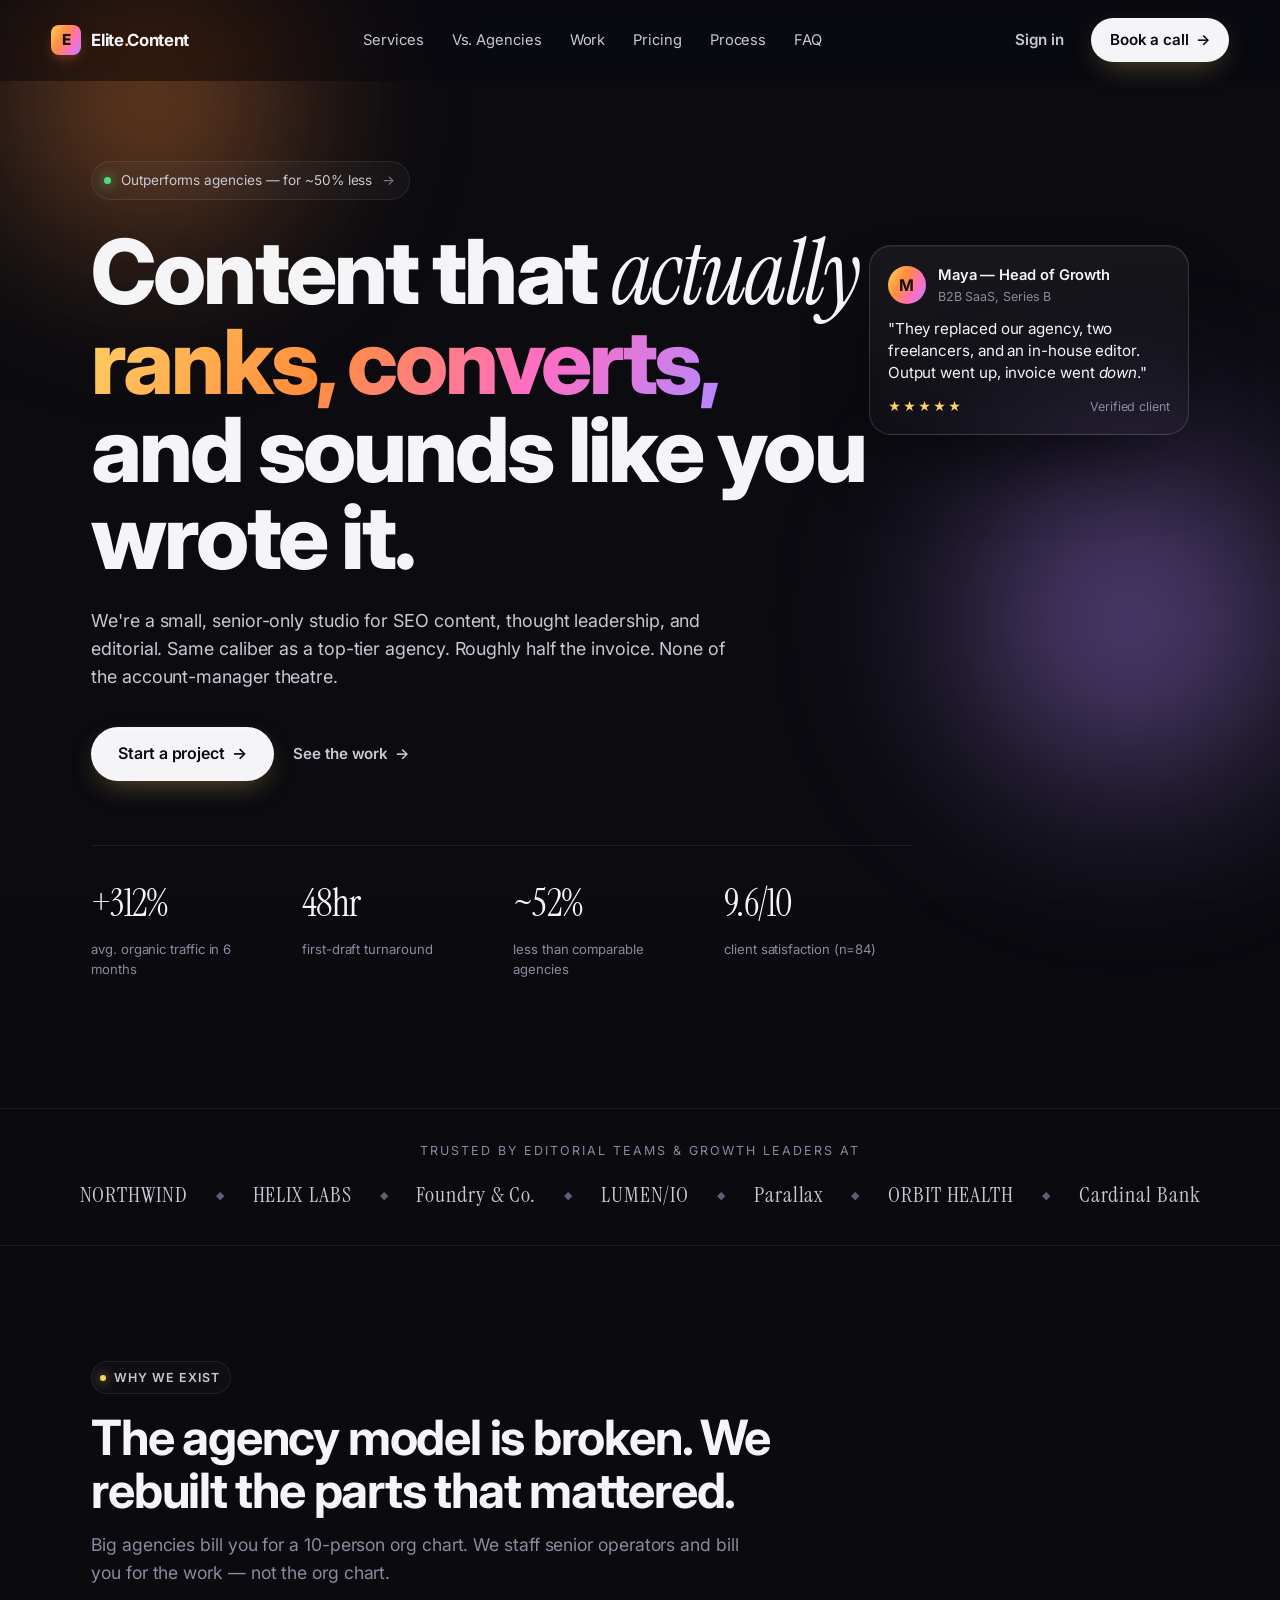
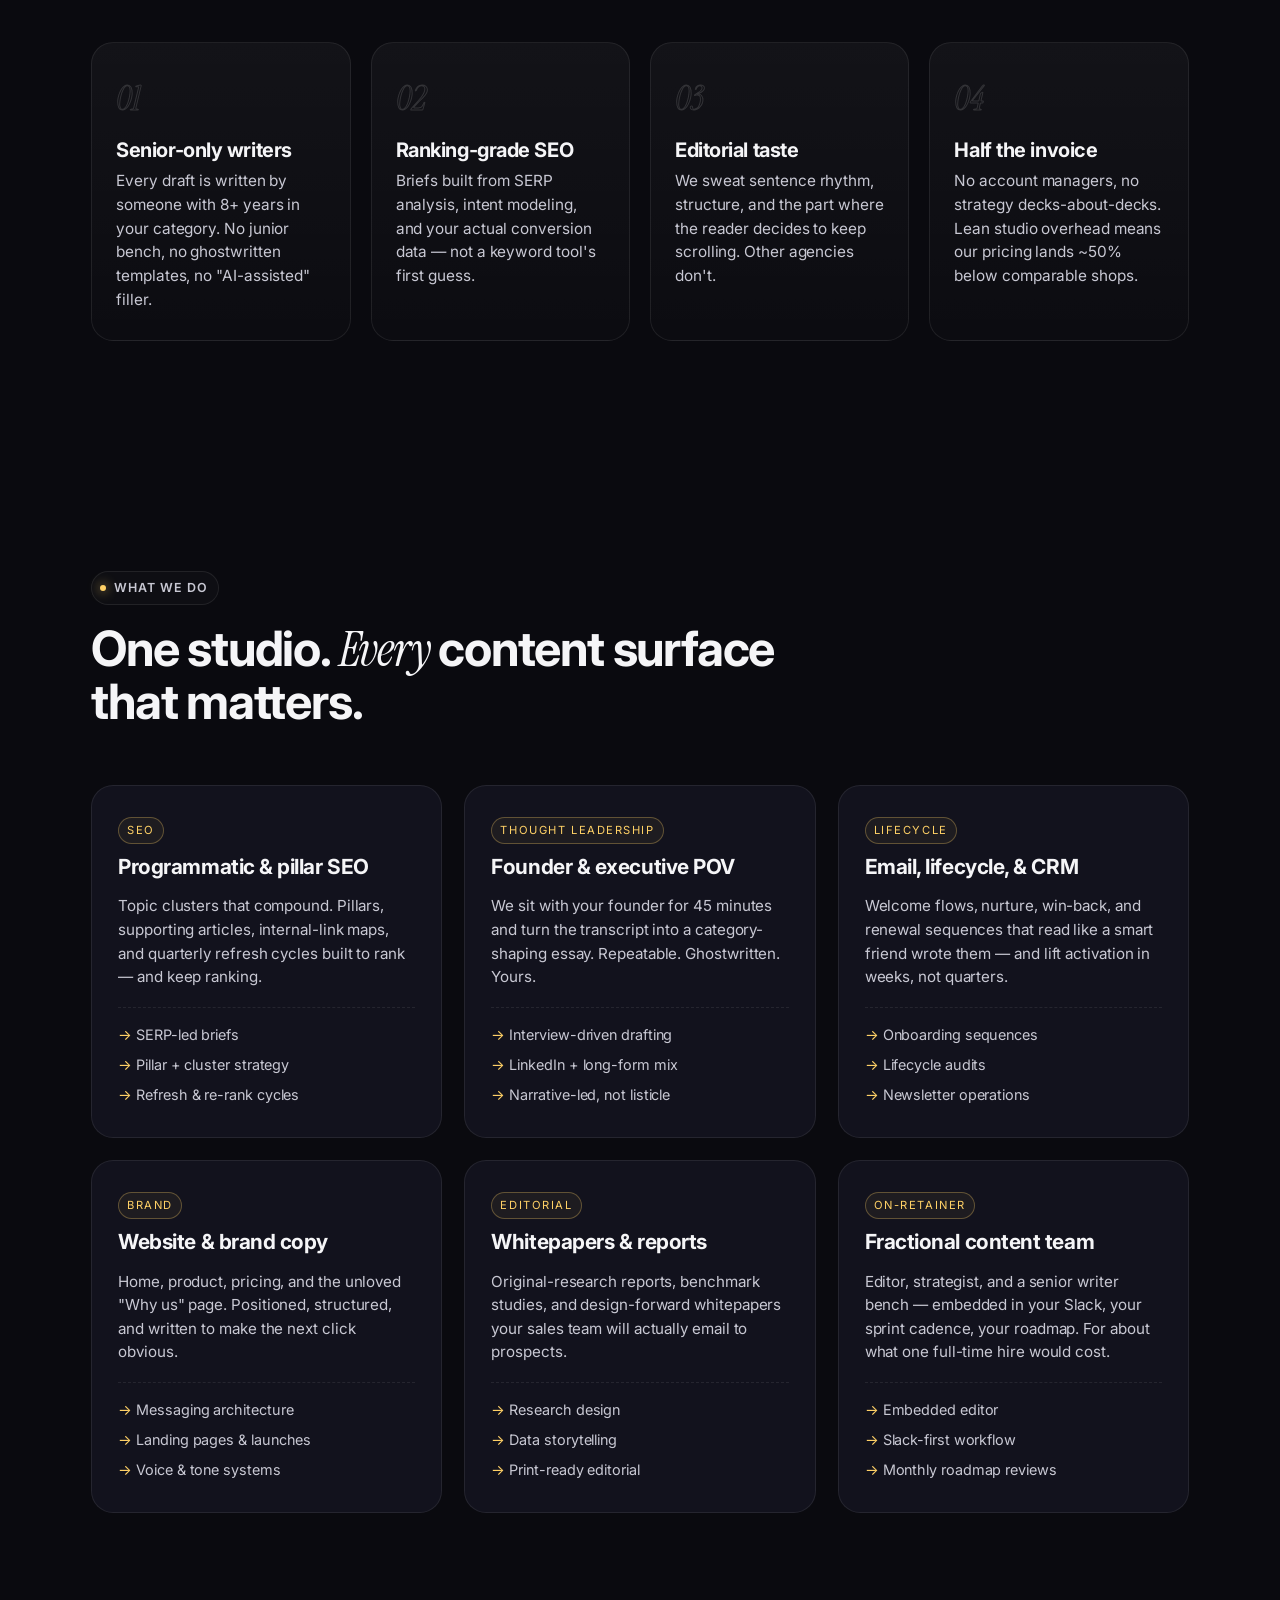
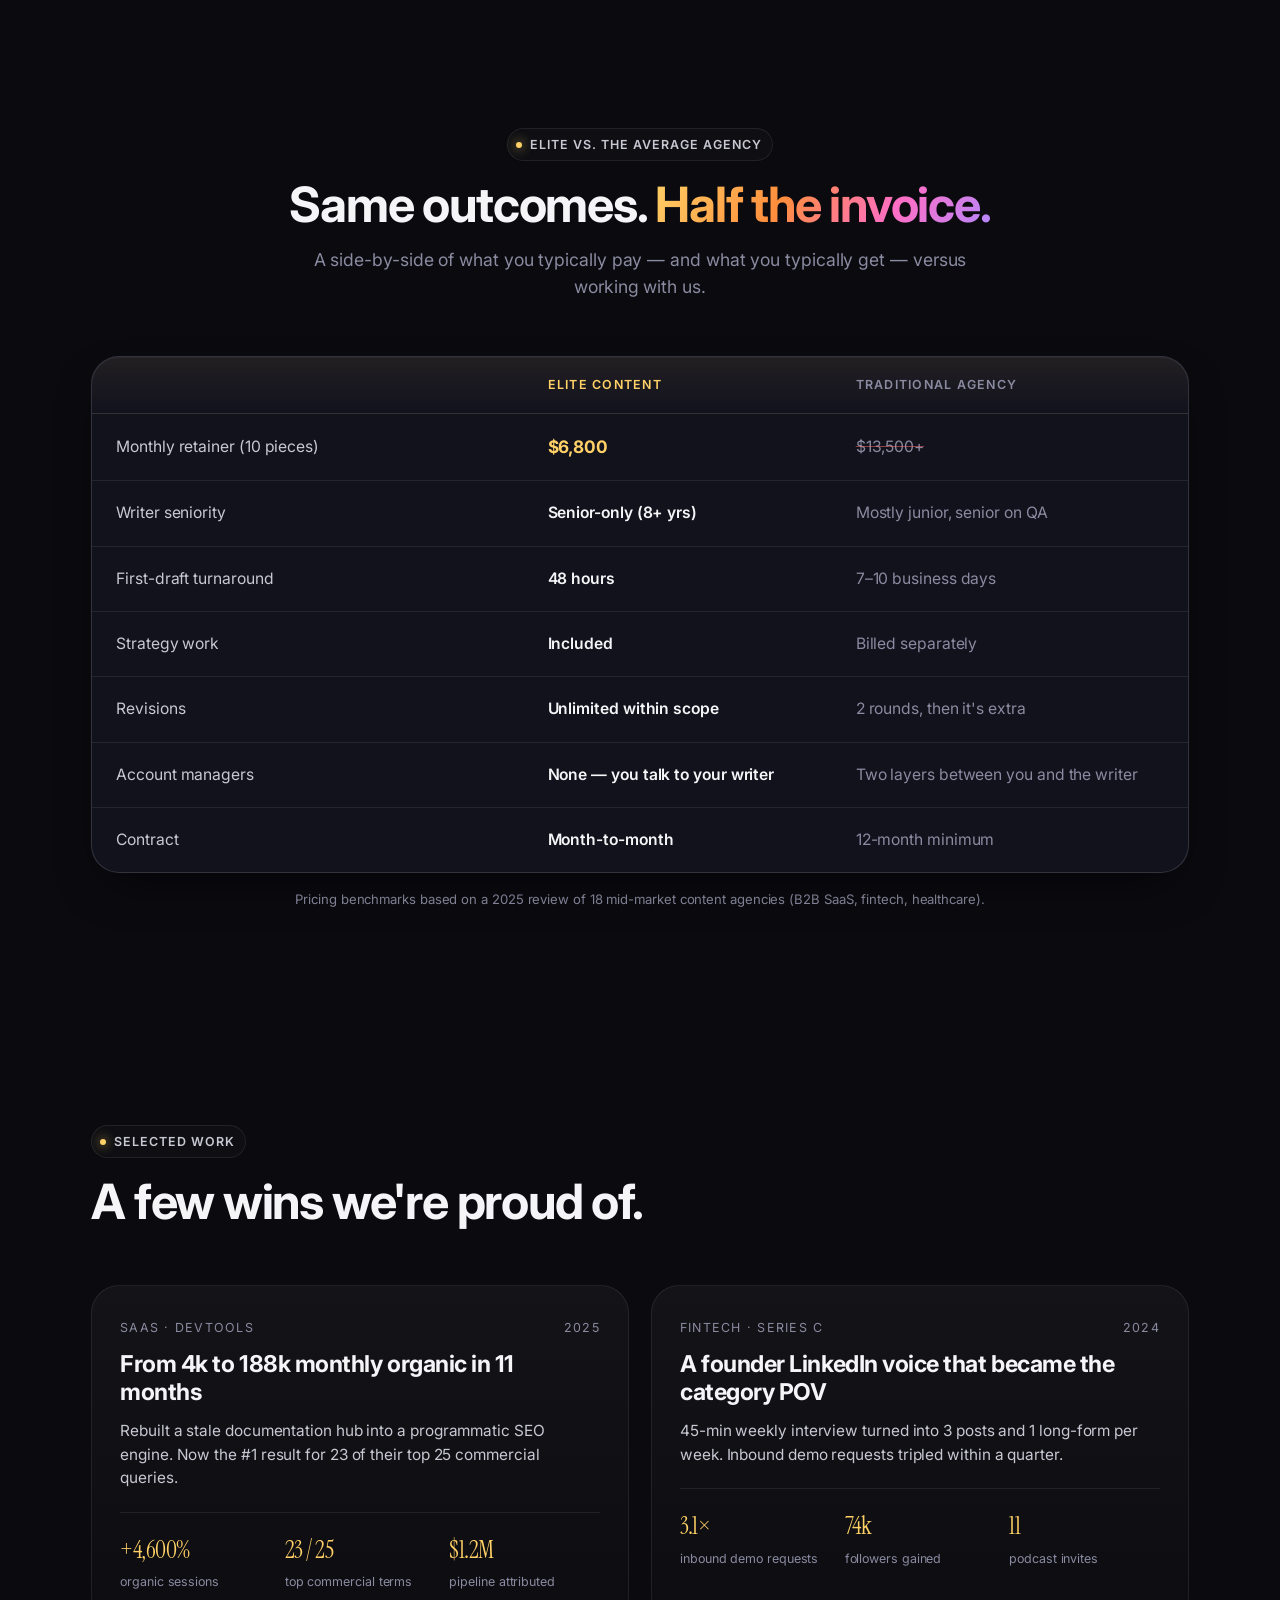
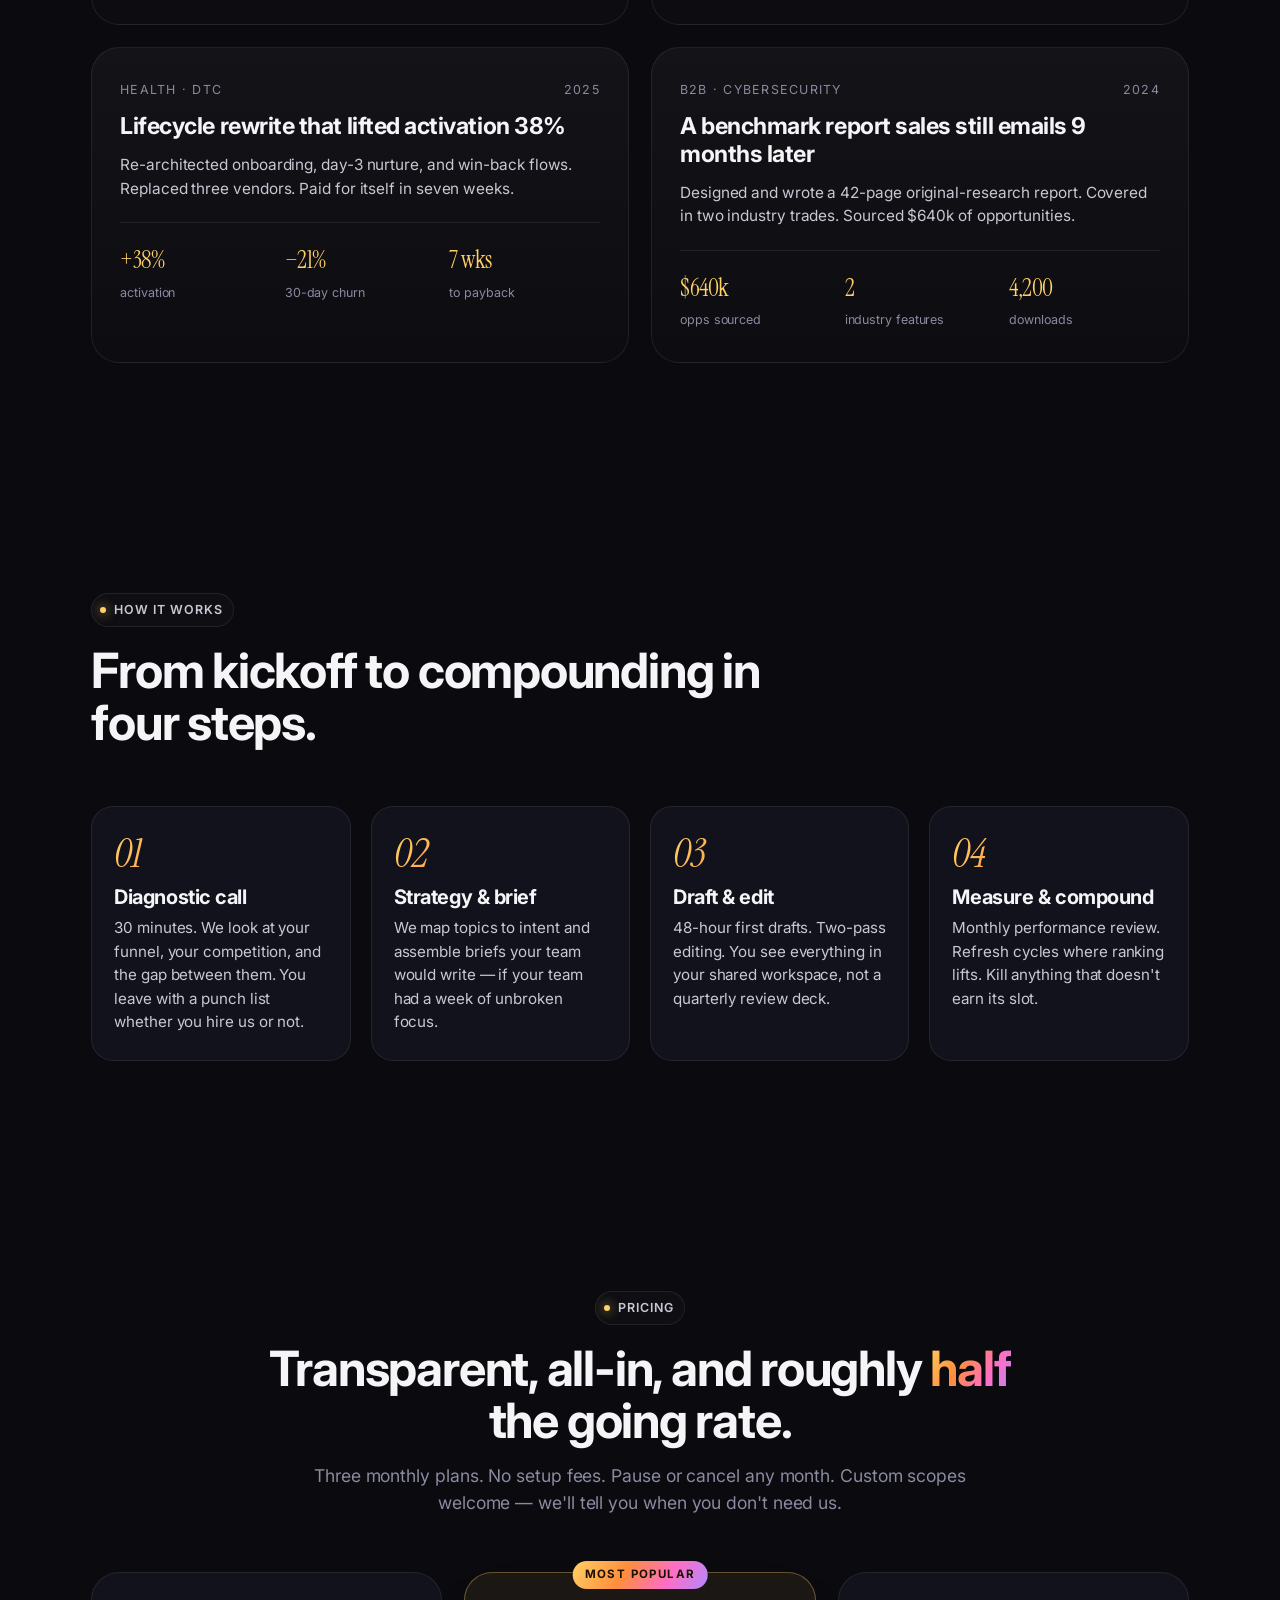
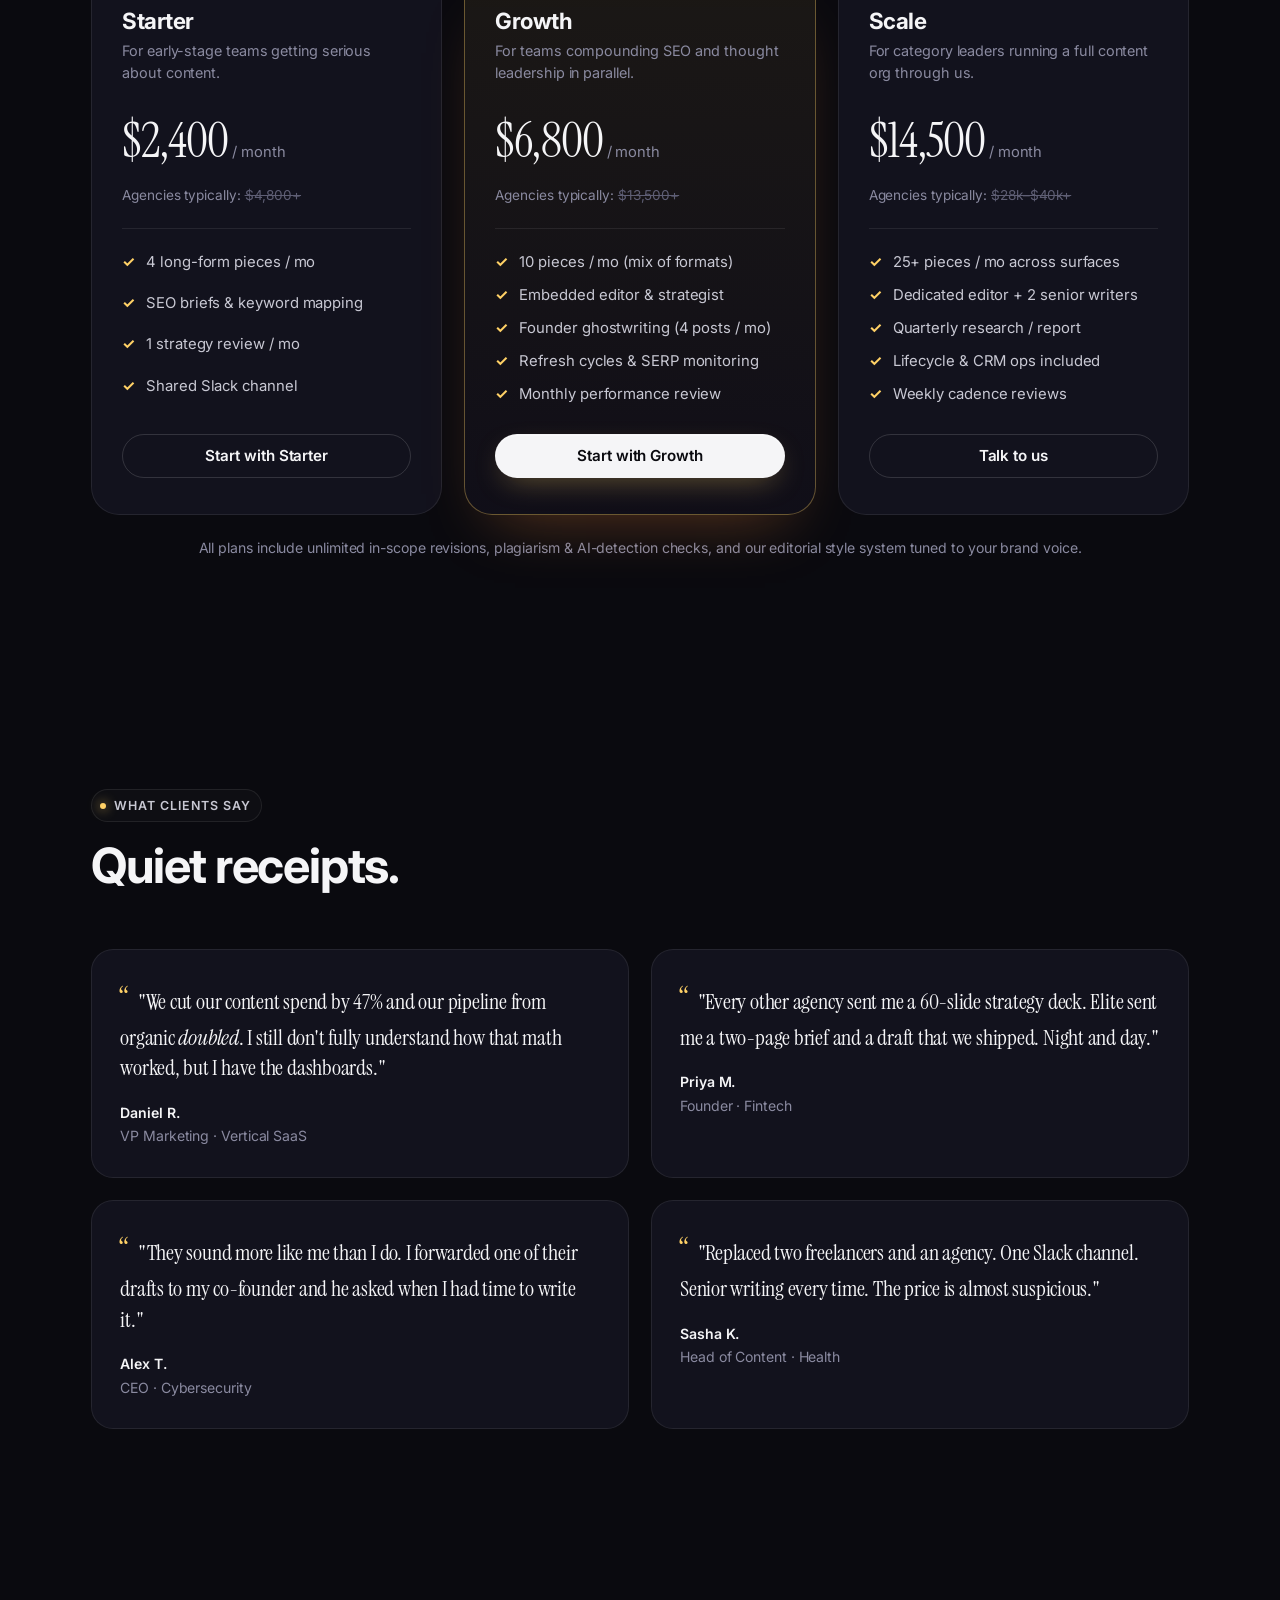
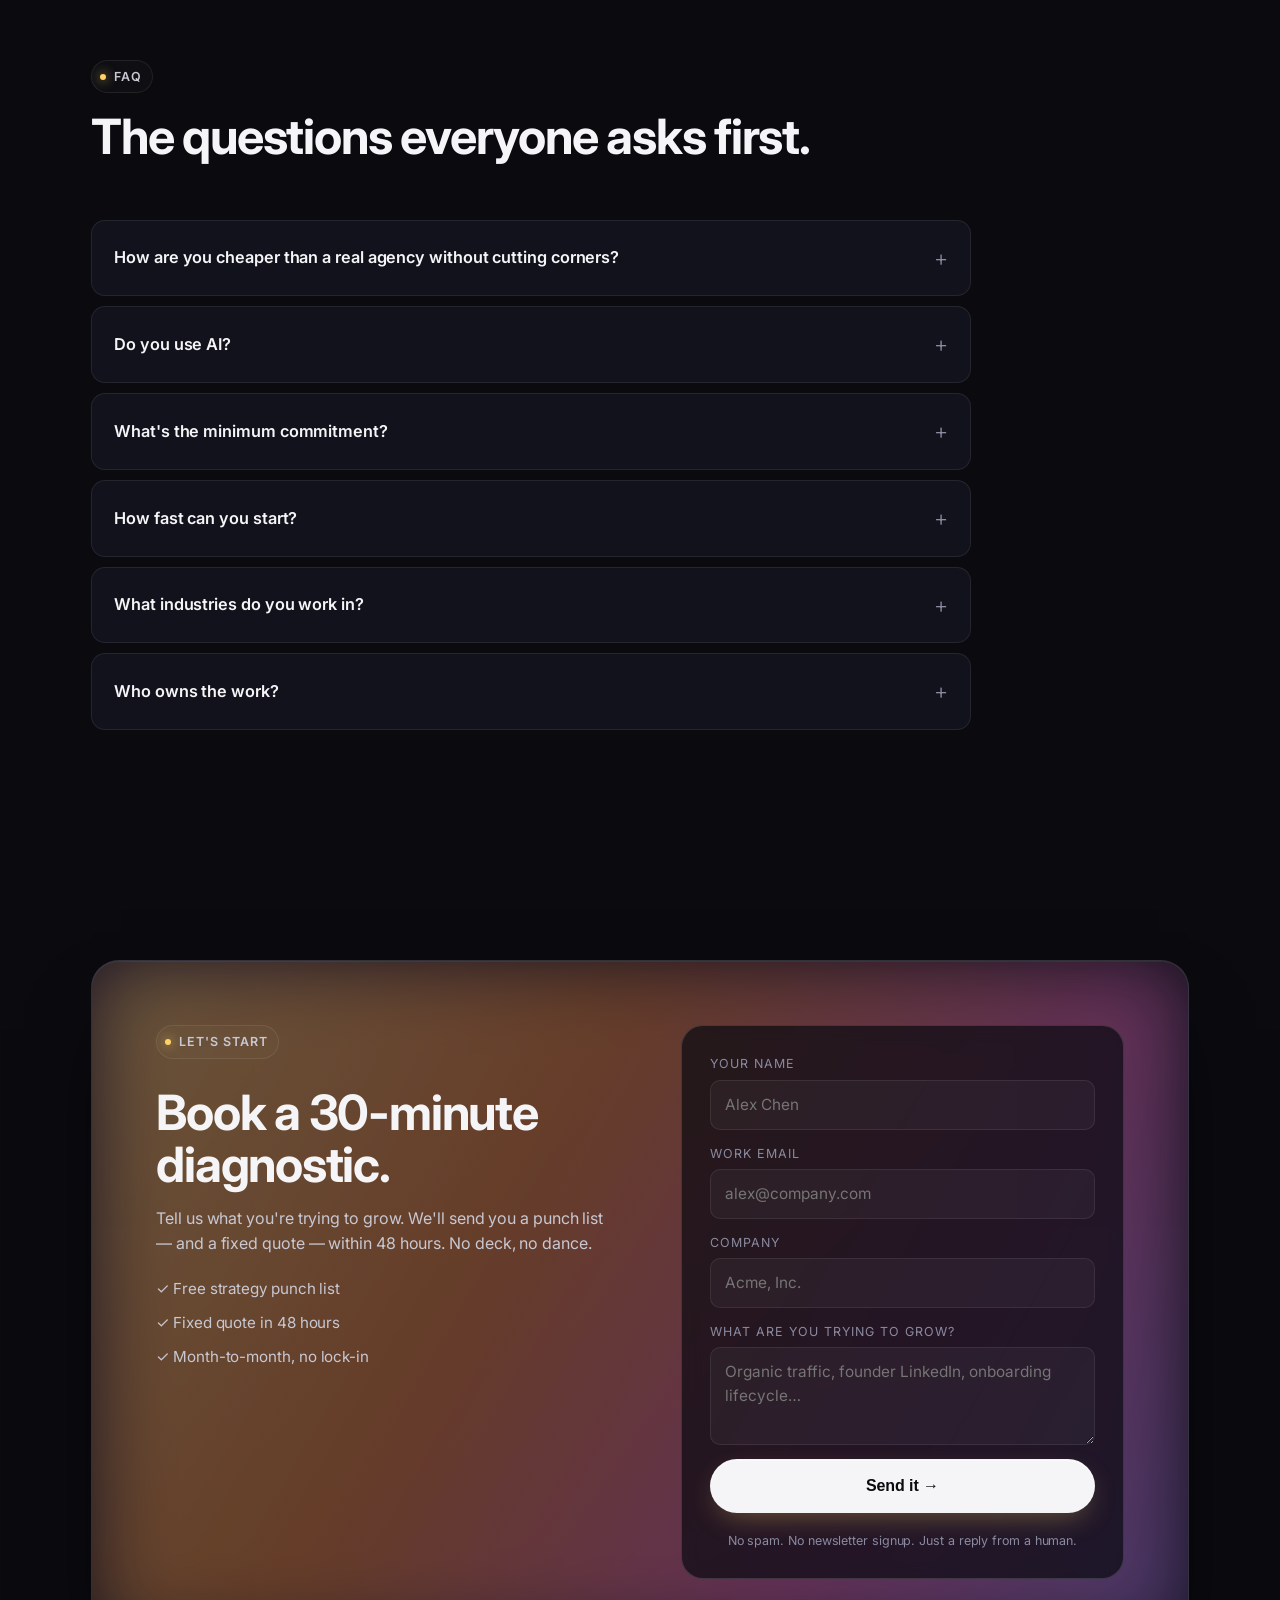
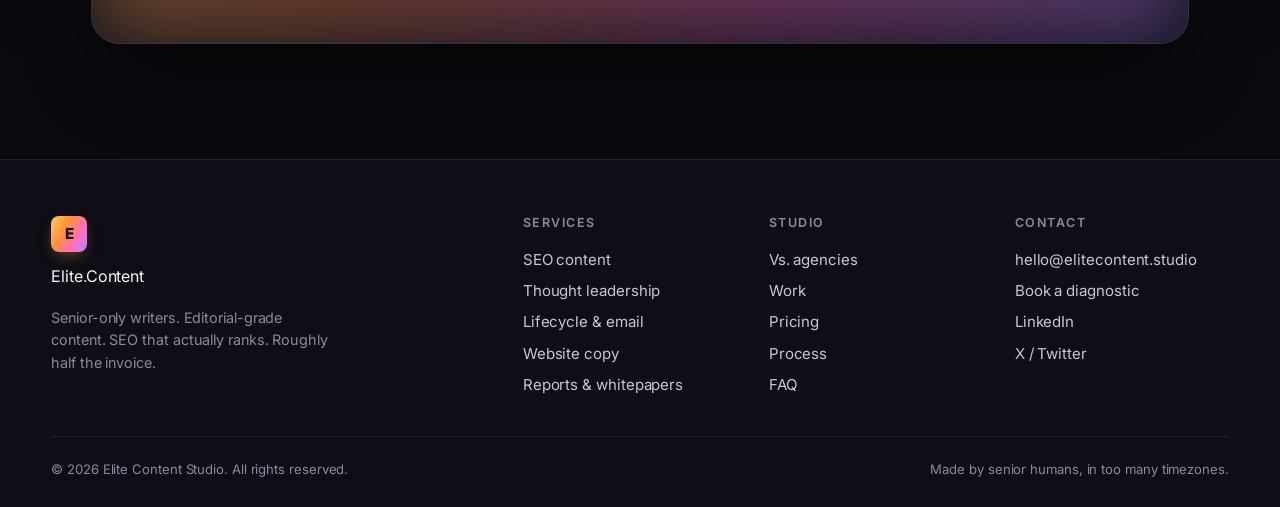
==== index.html @ 5b9742e8 "Build gorgeous single-page agency site A polished marketing site for Elite Content Writing — senior-" ====
<!doctype html>
<html lang="en">
  <head>
    <meta charset="utf-8" />
    <meta name="viewport" content="width=device-width, initial-scale=1, viewport-fit=cover" />
    <meta name="theme-color" content="#0a0a0f" />
    <title>Elite Content Writing Services — Outperform agencies at half the price</title>
    <meta
      name="description"
      content="Premium content writing, SEO, and editorial services that outperform traditional agencies for roughly half the price. Senior writers, ranking-grade strategy, fast delivery."
    />
    <meta property="og:title" content="Elite Content Writing — Outperform agencies at half the price" />
    <meta
      property="og:description"
      content="Senior-only writers. Editorial-grade content. SEO that actually ranks. Roughly 50% less than a traditional agency."
    />
    <link rel="preconnect" href="https://fonts.googleapis.com" />
    <link rel="preconnect" href="https://fonts.gstatic.com" crossorigin />
    <link
      href="https://fonts.googleapis.com/css2?family=Instrument+Serif:ital@0;1&family=Inter:wght@300;400;500;600;700;800&display=swap"
      rel="stylesheet"
    />
    <link rel="stylesheet" href="styles.css" />
    <link
      rel="icon"
      href="data:image/svg+xml,%3Csvg xmlns='http://www.w3.org/2000/svg' viewBox='0 0 100 100'%3E%3Ctext y='.9em' font-size='90'%3E%E2%9C%92%EF%B8%8F%3C/text%3E%3C/svg%3E"
    />
  </head>
  <body>
    <div class="grain" aria-hidden="true"></div>
    <div class="glow glow--a" aria-hidden="true"></div>
    <div class="glow glow--b" aria-hidden="true"></div>

    <header class="nav">
      <a href="#top" class="brand" aria-label="Elite Content Writing home">
        <span class="brand-mark">E</span>
        <span class="brand-text">Elite<span class="brand-dot">.</span>Content</span>
      </a>
      <nav class="nav-links" aria-label="Primary">
        <a href="#services">Services</a>
        <a href="#vs">Vs. Agencies</a>
        <a href="#work">Work</a>
        <a href="#pricing">Pricing</a>
        <a href="#process">Process</a>
        <a href="#faq">FAQ</a>
      </nav>
      <div class="nav-cta">
        <a href="#contact" class="btn btn-ghost">Sign in</a>
        <a href="#contact" class="btn btn-primary">Book a call <span aria-hidden="true">→</span></a>
      </div>
      <button class="nav-toggle" aria-label="Open menu" aria-expanded="false">
        <span></span><span></span><span></span>
      </button>
    </header>

    <main id="top">
      <!-- HERO -->
      <section class="hero">
        <div class="hero-inner">
          <a class="eyebrow" href="#vs">
            <span class="eyebrow-dot"></span>
            <span>Outperforms agencies — for ~50% less</span>
            <span class="eyebrow-arrow" aria-hidden="true">→</span>
          </a>
          <h1 class="display">
            Content that
            <span class="serif italic">actually</span>
            <span class="grad">ranks, converts,</span>
            <br />and sounds like you wrote it.
          </h1>
          <p class="lede">
            We're a small, senior-only studio for SEO content, thought leadership, and editorial. Same caliber
            as a top-tier agency. Roughly half the invoice. None of the account-manager theatre.
          </p>
          <div class="hero-cta">
            <a href="#contact" class="btn btn-primary btn-lg">
              Start a project
              <span aria-hidden="true">→</span>
            </a>
            <a href="#work" class="btn btn-link">See the work</a>
          </div>
          <ul class="hero-stats" aria-label="Results at a glance">
            <li>
              <strong>+312%</strong>
              <span>avg. organic traffic in 6 months</span>
            </li>
            <li>
              <strong>48hr</strong>
              <span>first-draft turnaround</span>
            </li>
            <li>
              <strong>~52%</strong>
              <span>less than comparable agencies</span>
            </li>
            <li>
              <strong>9.6/10</strong>
              <span>client satisfaction (n=84)</span>
            </li>
          </ul>
        </div>

        <!-- Floating proof card -->
        <aside class="proof-card" aria-hidden="true">
          <div class="proof-head">
            <div class="proof-avatar">M</div>
            <div>
              <div class="proof-name">Maya — Head of Growth</div>
              <div class="proof-co">B2B SaaS, Series B</div>
            </div>
          </div>
          <p>
            "They replaced our agency, two freelancers, and an in-house editor. Output went up,
            invoice went <em>down</em>."
          </p>
          <div class="proof-foot">
            <span class="rating">★★★★★</span>
            <span class="verified">Verified client</span>
          </div>
        </aside>
      </section>

      <!-- LOGO BAR -->
      <section class="logos" aria-label="Trusted by">
        <p class="logos-label">Trusted by editorial teams &amp; growth leaders at</p>
        <div class="logo-row">
          <span>NORTHWIND</span>
          <span class="lg-dot">◆</span>
          <span>HELIX&nbsp;LABS</span>
          <span class="lg-dot">◆</span>
          <span>Foundry&nbsp;&amp;&nbsp;Co.</span>
          <span class="lg-dot">◆</span>
          <span>LUMEN/IO</span>
          <span class="lg-dot">◆</span>
          <span>Parallax</span>
          <span class="lg-dot">◆</span>
          <span>ORBIT&nbsp;HEALTH</span>
          <span class="lg-dot">◆</span>
          <span>Cardinal&nbsp;Bank</span>
        </div>
      </section>

      <!-- VALUE PROP -->
      <section class="value">
        <div class="section-head">
          <span class="kicker">Why we exist</span>
          <h2>The agency model is broken. We rebuilt the parts that mattered.</h2>
          <p class="sub">
            Big agencies bill you for a 10-person org chart. We staff senior operators and bill you
            for the work — not the org chart.
          </p>
        </div>

        <div class="value-grid">
          <article class="card reveal">
            <div class="card-num">01</div>
            <h3>Senior-only writers</h3>
            <p>
              Every draft is written by someone with 8+ years in your category. No junior bench, no
              ghostwritten templates, no "AI-assisted" filler.
            </p>
          </article>
          <article class="card reveal">
            <div class="card-num">02</div>
            <h3>Ranking-grade SEO</h3>
            <p>
              Briefs built from SERP analysis, intent modeling, and your actual conversion data — not
              a keyword tool's first guess.
            </p>
          </article>
          <article class="card reveal">
            <div class="card-num">03</div>
            <h3>Editorial taste</h3>
            <p>
              We sweat sentence rhythm, structure, and the part where the reader decides to keep
              scrolling. Other agencies don't.
            </p>
          </article>
          <article class="card reveal">
            <div class="card-num">04</div>
            <h3>Half the invoice</h3>
            <p>
              No account managers, no strategy decks-about-decks. Lean studio overhead means our
              pricing lands ~50% below comparable shops.
            </p>
          </article>
        </div>
      </section>

      <!-- SERVICES -->
      <section id="services" class="services">
        <div class="section-head">
          <span class="kicker">What we do</span>
          <h2>One studio. <span class="serif italic">Every</span> content surface that matters.</h2>
        </div>

        <div class="services-grid">
          <article class="svc reveal">
            <header>
              <span class="svc-tag">SEO</span>
              <h3>Programmatic &amp; pillar SEO</h3>
            </header>
            <p>
              Topic clusters that compound. Pillars, supporting articles, internal-link maps, and
              quarterly refresh cycles built to rank — and keep ranking.
            </p>
            <ul>
              <li>SERP-led briefs</li>
              <li>Pillar + cluster strategy</li>
              <li>Refresh &amp; re-rank cycles</li>
            </ul>
          </article>

          <article class="svc reveal">
            <header>
              <span class="svc-tag">Thought leadership</span>
              <h3>Founder &amp; executive POV</h3>
            </header>
            <p>
              We sit with your founder for 45 minutes and turn the transcript into a category-shaping
              essay. Repeatable. Ghostwritten. Yours.
            </p>
            <ul>
              <li>Interview-driven drafting</li>
              <li>LinkedIn + long-form mix</li>
              <li>Narrative-led, not listicle</li>
            </ul>
          </article>

          <article class="svc reveal">
            <header>
              <span class="svc-tag">Lifecycle</span>
              <h3>Email, lifecycle, &amp; CRM</h3>
            </header>
            <p>
              Welcome flows, nurture, win-back, and renewal sequences that read like a smart friend
              wrote them — and lift activation in weeks, not quarters.
            </p>
            <ul>
              <li>Onboarding sequences</li>
              <li>Lifecycle audits</li>
              <li>Newsletter operations</li>
            </ul>
          </article>

          <article class="svc reveal">
            <header>
              <span class="svc-tag">Brand</span>
              <h3>Website &amp; brand copy</h3>
            </header>
            <p>
              Home, product, pricing, and the unloved "Why us" page. Positioned, structured, and
              written to make the next click obvious.
            </p>
            <ul>
              <li>Messaging architecture</li>
              <li>Landing pages &amp; launches</li>
              <li>Voice &amp; tone systems</li>
            </ul>
          </article>

          <article class="svc reveal">
            <header>
              <span class="svc-tag">Editorial</span>
              <h3>Whitepapers &amp; reports</h3>
            </header>
            <p>
              Original-research reports, benchmark studies, and design-forward whitepapers your sales
              team will actually email to prospects.
            </p>
            <ul>
              <li>Research design</li>
              <li>Data storytelling</li>
              <li>Print-ready editorial</li>
            </ul>
          </article>

          <article class="svc reveal">
            <header>
              <span class="svc-tag">On-retainer</span>
              <h3>Fractional content team</h3>
            </header>
            <p>
              Editor, strategist, and a senior writer bench — embedded in your Slack, your sprint
              cadence, your roadmap. For about what one full-time hire would cost.
            </p>
            <ul>
              <li>Embedded editor</li>
              <li>Slack-first workflow</li>
              <li>Monthly roadmap reviews</li>
            </ul>
          </article>
        </div>
      </section>

      <!-- VS AGENCIES -->
      <section id="vs" class="vs">
        <div class="section-head center">
          <span class="kicker">Elite vs. the average agency</span>
          <h2>Same outcomes. <span class="grad">Half the invoice.</span></h2>
          <p class="sub">
            A side-by-side of what you typically pay — and what you typically get — versus working
            with us.
          </p>
        </div>

        <div class="vs-table reveal">
          <div class="vs-row vs-head">
            <div></div>
            <div class="vs-us">Elite Content</div>
            <div class="vs-them">Traditional agency</div>
          </div>

          <div class="vs-row">
            <div class="vs-key">Monthly retainer (10 pieces)</div>
            <div class="vs-us"><strong>$6,800</strong></div>
            <div class="vs-them"><s>$13,500+</s></div>
          </div>
          <div class="vs-row">
            <div class="vs-key">Writer seniority</div>
            <div class="vs-us">Senior-only (8+ yrs)</div>
            <div class="vs-them">Mostly junior, senior on QA</div>
          </div>
          <div class="vs-row">
            <div class="vs-key">First-draft turnaround</div>
            <div class="vs-us">48 hours</div>
            <div class="vs-them">7–10 business days</div>
          </div>
          <div class="vs-row">
            <div class="vs-key">Strategy work</div>
            <div class="vs-us">Included</div>
            <div class="vs-them">Billed separately</div>
          </div>
          <div class="vs-row">
            <div class="vs-key">Revisions</div>
            <div class="vs-us">Unlimited within scope</div>
            <div class="vs-them">2 rounds, then it's extra</div>
          </div>
          <div class="vs-row">
            <div class="vs-key">Account managers</div>
            <div class="vs-us">None — you talk to your writer</div>
            <div class="vs-them">Two layers between you and the writer</div>
          </div>
          <div class="vs-row">
            <div class="vs-key">Contract</div>
            <div class="vs-us">Month-to-month</div>
            <div class="vs-them">12-month minimum</div>
          </div>
        </div>

        <p class="vs-foot">
          Pricing benchmarks based on a 2025 review of 18 mid-market content agencies (B2B SaaS,
          fintech, healthcare).
        </p>
      </section>

      <!-- WORK -->
      <section id="work" class="work">
        <div class="section-head">
          <span class="kicker">Selected work</span>
          <h2>A few wins we're proud of.</h2>
        </div>

        <div class="work-grid">
          <article class="case reveal">
            <div class="case-meta">
              <span>SaaS · Devtools</span>
              <span class="case-year">2025</span>
            </div>
            <h3>From 4k to 188k monthly organic in 11 months</h3>
            <p>
              Rebuilt a stale documentation hub into a programmatic SEO engine. Now the #1 result for
              23 of their top 25 commercial queries.
            </p>
            <div class="case-stats">
              <div><strong>+4,600%</strong><span>organic sessions</span></div>
              <div><strong>23 / 25</strong><span>top commercial terms</span></div>
              <div><strong>$1.2M</strong><span>pipeline attributed</span></div>
            </div>
          </article>

          <article class="case reveal">
            <div class="case-meta">
              <span>Fintech · Series C</span>
              <span class="case-year">2024</span>
            </div>
            <h3>A founder LinkedIn voice that became the category POV</h3>
            <p>
              45-min weekly interview turned into 3 posts and 1 long-form per week. Inbound demo
              requests tripled within a quarter.
            </p>
            <div class="case-stats">
              <div><strong>3.1×</strong><span>inbound demo requests</span></div>
              <div><strong>74k</strong><span>followers gained</span></div>
              <div><strong>11</strong><span>podcast invites</span></div>
            </div>
          </article>

          <article class="case reveal">
            <div class="case-meta">
              <span>Health · DTC</span>
              <span class="case-year">2025</span>
            </div>
            <h3>Lifecycle rewrite that lifted activation 38%</h3>
            <p>
              Re-architected onboarding, day-3 nurture, and win-back flows. Replaced three vendors.
              Paid for itself in seven weeks.
            </p>
            <div class="case-stats">
              <div><strong>+38%</strong><span>activation</span></div>
              <div><strong>−21%</strong><span>30-day churn</span></div>
              <div><strong>7 wks</strong><span>to payback</span></div>
            </div>
          </article>

          <article class="case reveal">
            <div class="case-meta">
              <span>B2B · Cybersecurity</span>
              <span class="case-year">2024</span>
            </div>
            <h3>A benchmark report sales still emails 9 months later</h3>
            <p>
              Designed and wrote a 42-page original-research report. Covered in two industry trades.
              Sourced $640k of opportunities.
            </p>
            <div class="case-stats">
              <div><strong>$640k</strong><span>opps sourced</span></div>
              <div><strong>2</strong><span>industry features</span></div>
              <div><strong>4,200</strong><span>downloads</span></div>
            </div>
          </article>
        </div>
      </section>

      <!-- PROCESS -->
      <section id="process" class="process">
        <div class="section-head">
          <span class="kicker">How it works</span>
          <h2>From kickoff to compounding in four steps.</h2>
        </div>

        <ol class="steps">
          <li class="step reveal">
            <div class="step-num">01</div>
            <h3>Diagnostic call</h3>
            <p>
              30 minutes. We look at your funnel, your competition, and the gap between them. You
              leave with a punch list whether you hire us or not.
            </p>
          </li>
          <li class="step reveal">
            <div class="step-num">02</div>
            <h3>Strategy &amp; brief</h3>
            <p>
              We map topics to intent and assemble briefs your team would write — if your team had a
              week of unbroken focus.
            </p>
          </li>
          <li class="step reveal">
            <div class="step-num">03</div>
            <h3>Draft &amp; edit</h3>
            <p>
              48-hour first drafts. Two-pass editing. You see everything in your shared workspace,
              not a quarterly review deck.
            </p>
          </li>
          <li class="step reveal">
            <div class="step-num">04</div>
            <h3>Measure &amp; compound</h3>
            <p>
              Monthly performance review. Refresh cycles where ranking lifts. Kill anything that
              doesn't earn its slot.
            </p>
          </li>
        </ol>
      </section>

      <!-- PRICING -->
      <section id="pricing" class="pricing">
        <div class="section-head center">
          <span class="kicker">Pricing</span>
          <h2>Transparent, all-in, and roughly <span class="grad">half</span> the going rate.</h2>
          <p class="sub">
            Three monthly plans. No setup fees. Pause or cancel any month. Custom scopes welcome —
            we'll tell you when you don't need us.
          </p>
        </div>

        <div class="plans">
          <article class="plan reveal">
            <header>
              <h3>Starter</h3>
              <p>For early-stage teams getting serious about content.</p>
            </header>
            <div class="price">
              <span class="price-num">$2,400</span>
              <span class="price-unit">/ month</span>
            </div>
            <p class="price-vs">Agencies typically: <s>$4,800+</s></p>
            <ul class="plan-list">
              <li>4 long-form pieces / mo</li>
              <li>SEO briefs &amp; keyword mapping</li>
              <li>1 strategy review / mo</li>
              <li>Shared Slack channel</li>
            </ul>
            <a href="#contact" class="btn btn-outline btn-block">Start with Starter</a>
          </article>

          <article class="plan plan-featured reveal">
            <div class="plan-badge">Most popular</div>
            <header>
              <h3>Growth</h3>
              <p>For teams compounding SEO and thought leadership in parallel.</p>
            </header>
            <div class="price">
              <span class="price-num">$6,800</span>
              <span class="price-unit">/ month</span>
            </div>
            <p class="price-vs">Agencies typically: <s>$13,500+</s></p>
            <ul class="plan-list">
              <li>10 pieces / mo (mix of formats)</li>
              <li>Embedded editor &amp; strategist</li>
              <li>Founder ghostwriting (4 posts / mo)</li>
              <li>Refresh cycles &amp; SERP monitoring</li>
              <li>Monthly performance review</li>
            </ul>
            <a href="#contact" class="btn btn-primary btn-block">Start with Growth</a>
          </article>

          <article class="plan reveal">
            <header>
              <h3>Scale</h3>
              <p>For category leaders running a full content org through us.</p>
            </header>
            <div class="price">
              <span class="price-num">$14,500</span>
              <span class="price-unit">/ month</span>
            </div>
            <p class="price-vs">Agencies typically: <s>$28k–$40k+</s></p>
            <ul class="plan-list">
              <li>25+ pieces / mo across surfaces</li>
              <li>Dedicated editor + 2 senior writers</li>
              <li>Quarterly research / report</li>
              <li>Lifecycle &amp; CRM ops included</li>
              <li>Weekly cadence reviews</li>
            </ul>
            <a href="#contact" class="btn btn-outline btn-block">Talk to us</a>
          </article>
        </div>

        <p class="plans-foot">
          All plans include unlimited in-scope revisions, plagiarism &amp; AI-detection checks, and
          our editorial style system tuned to your brand voice.
        </p>
      </section>

      <!-- TESTIMONIALS -->
      <section class="testimonials">
        <div class="section-head">
          <span class="kicker">What clients say</span>
          <h2>Quiet receipts.</h2>
        </div>
        <div class="t-grid">
          <figure class="t-card reveal">
            <blockquote>
              "We cut our content spend by 47% and our pipeline from organic <em>doubled</em>. I
              still don't fully understand how that math worked, but I have the dashboards."
            </blockquote>
            <figcaption>
              <span class="t-name">Daniel R.</span>
              <span class="t-role">VP Marketing · Vertical SaaS</span>
            </figcaption>
          </figure>
          <figure class="t-card reveal">
            <blockquote>
              "Every other agency sent me a 60-slide strategy deck. Elite sent me a two-page brief
              and a draft that we shipped. Night and day."
            </blockquote>
            <figcaption>
              <span class="t-name">Priya M.</span>
              <span class="t-role">Founder · Fintech</span>
            </figcaption>
          </figure>
          <figure class="t-card reveal">
            <blockquote>
              "They sound more like me than I do. I forwarded one of their drafts to my co-founder
              and he asked when I had time to write it."
            </blockquote>
            <figcaption>
              <span class="t-name">Alex T.</span>
              <span class="t-role">CEO · Cybersecurity</span>
            </figcaption>
          </figure>
          <figure class="t-card reveal">
            <blockquote>
              "Replaced two freelancers and an agency. One Slack channel. Senior writing every time.
              The price is almost suspicious."
            </blockquote>
            <figcaption>
              <span class="t-name">Sasha K.</span>
              <span class="t-role">Head of Content · Health</span>
            </figcaption>
          </figure>
        </div>
      </section>

      <!-- FAQ -->
      <section id="faq" class="faq">
        <div class="section-head">
          <span class="kicker">FAQ</span>
          <h2>The questions everyone asks first.</h2>
        </div>

        <div class="faq-list">
          <details class="reveal">
            <summary>
              <span>How are you cheaper than a real agency without cutting corners?</span>
              <span class="chev" aria-hidden="true">+</span>
            </summary>
            <p>
              We don't have account managers, a sales team, or a six-floor office. We staff senior
              writers and editors and bill you for that — not the overhead. Same caliber of output,
              roughly half the invoice.
            </p>
          </details>
          <details class="reveal">
            <summary>
              <span>Do you use AI?</span>
              <span class="chev" aria-hidden="true">+</span>
            </summary>
            <p>
              For research, outlines, and stress-testing arguments — yes. For drafting the prose you
              ship under your name — no. Every published sentence is written by a senior human
              writer.
            </p>
          </details>
          <details class="reveal">
            <summary>
              <span>What's the minimum commitment?</span>
              <span class="chev" aria-hidden="true">+</span>
            </summary>
            <p>
              Month-to-month, always. Pause or cancel any month. We earn the next month with the
              current one.
            </p>
          </details>
          <details class="reveal">
            <summary>
              <span>How fast can you start?</span>
              <span class="chev" aria-hidden="true">+</span>
            </summary>
            <p>
              Diagnostic call within 48 hours. Kickoff inside a week. First drafts in your hands
              within 10 business days of kickoff — often sooner.
            </p>
          </details>
          <details class="reveal">
            <summary>
              <span>What industries do you work in?</span>
              <span class="chev" aria-hidden="true">+</span>
            </summary>
            <p>
              B2B SaaS, fintech, cybersecurity, health &amp; wellness, devtools, and selectively in
              climate &amp; deep tech. We turn down work outside our taste.
            </p>
          </details>
          <details class="reveal">
            <summary>
              <span>Who owns the work?</span>
              <span class="chev" aria-hidden="true">+</span>
            </summary>
            <p>
              You do — fully and irrevocably — from the moment a piece is delivered. We don't claim
              attribution unless you offer it.
            </p>
          </details>
        </div>
      </section>

      <!-- CTA -->
      <section id="contact" class="cta">
        <div class="cta-card reveal">
          <div class="cta-copy">
            <span class="kicker">Let's start</span>
            <h2>Book a 30-minute diagnostic.</h2>
            <p>
              Tell us what you're trying to grow. We'll send you a punch list — and a fixed quote —
              within 48 hours. No deck, no dance.
            </p>
            <ul class="cta-list">
              <li>✓ Free strategy punch list</li>
              <li>✓ Fixed quote in 48 hours</li>
              <li>✓ Month-to-month, no lock-in</li>
            </ul>
          </div>

          <form class="cta-form" onsubmit="event.preventDefault(); this.classList.add('sent');">
            <label>
              <span>Your name</span>
              <input type="text" name="name" required autocomplete="name" placeholder="Alex Chen" />
            </label>
            <label>
              <span>Work email</span>
              <input
                type="email"
                name="email"
                required
                autocomplete="email"
                placeholder="alex@company.com"
              />
            </label>
            <label>
              <span>Company</span>
              <input type="text" name="company" autocomplete="organization" placeholder="Acme, Inc." />
            </label>
            <label>
              <span>What are you trying to grow?</span>
              <textarea
                name="message"
                rows="3"
                placeholder="Organic traffic, founder LinkedIn, onboarding lifecycle…"
              ></textarea>
            </label>
            <button type="submit" class="btn btn-primary btn-block btn-lg">
              <span class="btn-default">Send it →</span>
              <span class="btn-sent">Thanks — we'll be in touch within 24h ✓</span>
            </button>
            <p class="form-foot">No spam. No newsletter signup. Just a reply from a human.</p>
          </form>
        </div>
      </section>
    </main>

    <footer class="foot">
      <div class="foot-top">
        <div class="foot-brand">
          <span class="brand-mark">E</span>
          <span class="brand-text">Elite<span class="brand-dot">.</span>Content</span>
          <p>
            Senior-only writers. Editorial-grade content. SEO that actually ranks. Roughly half the
            invoice.
          </p>
        </div>
        <div class="foot-cols">
          <div>
            <h4>Services</h4>
            <a href="#services">SEO content</a>
            <a href="#services">Thought leadership</a>
            <a href="#services">Lifecycle &amp; email</a>
            <a href="#services">Website copy</a>
            <a href="#services">Reports &amp; whitepapers</a>
          </div>
          <div>
            <h4>Studio</h4>
            <a href="#vs">Vs. agencies</a>
            <a href="#work">Work</a>
            <a href="#pricing">Pricing</a>
            <a href="#process">Process</a>
            <a href="#faq">FAQ</a>
          </div>
          <div>
            <h4>Contact</h4>
            <a href="mailto:hello@elitecontent.studio">hello@elitecontent.studio</a>
            <a href="#contact">Book a diagnostic</a>
            <a href="#">LinkedIn</a>
            <a href="#">X / Twitter</a>
          </div>
        </div>
      </div>
      <div class="foot-bot">
        <span>© <span id="year"></span> Elite Content Studio. All rights reserved.</span>
        <span>Made by senior humans, in too many timezones.</span>
      </div>
    </footer>

    <script src="script.js"></script>
  </body>
</html>
---- styles.css ----
/* ============================================================
   Elite Content — design system
   ============================================================ */
:root {
  --bg: #0a0a0f;
  --bg-2: #0e0e16;
  --surface: #12121d;
  --surface-2: #171723;
  --line: rgba(255, 255, 255, 0.08);
  --line-2: rgba(255, 255, 255, 0.14);
  --ink: #f5f5f7;
  --ink-2: #c8c8d3;
  --muted: #8a8aa0;
  --muted-2: #5e5e74;

  --brand: #ffd166;
  --brand-2: #ff8e3c;
  --accent: #b388ff;
  --accent-2: #66e0ff;

  --grad: linear-gradient(120deg, #ffd166 0%, #ff8e3c 38%, #ff6ec4 70%, #b388ff 100%);
  --grad-soft: linear-gradient(120deg, rgba(255, 209, 102, 0.15), rgba(179, 136, 255, 0.15));

  --r-sm: 10px;
  --r-md: 14px;
  --r-lg: 22px;
  --r-xl: 28px;

  --shadow-sm: 0 1px 0 rgba(255, 255, 255, 0.05) inset, 0 1px 2px rgba(0, 0, 0, 0.4);
  --shadow-md: 0 20px 50px -20px rgba(0, 0, 0, 0.6), 0 1px 0 rgba(255, 255, 255, 0.04) inset;
  --shadow-lg: 0 40px 80px -30px rgba(0, 0, 0, 0.7), 0 1px 0 rgba(255, 255, 255, 0.05) inset;

  --max: 1200px;
  --pad: clamp(20px, 4vw, 56px);

  --serif: "Instrument Serif", "Iowan Old Style", "Georgia", serif;
  --sans: "Inter", system-ui, -apple-system, "Segoe UI", Roboto, sans-serif;
}

* {
  box-sizing: border-box;
}
html,
body {
  margin: 0;
  padding: 0;
}
html {
  scroll-behavior: smooth;
  -webkit-text-size-adjust: 100%;
}
body {
  background: var(--bg);
  color: var(--ink);
  font-family: var(--sans);
  font-size: 16px;
  line-height: 1.55;
  font-weight: 400;
  letter-spacing: -0.005em;
  overflow-x: clip;
  -webkit-font-smoothing: antialiased;
  text-rendering: optimizeLegibility;
}
img,
svg {
  max-width: 100%;
  display: block;
}
a {
  color: inherit;
  text-decoration: none;
}
::selection {
  background: var(--brand);
  color: #1a1100;
}

/* Decorative layers */
.grain {
  position: fixed;
  inset: 0;
  pointer-events: none;
  z-index: 1;
  opacity: 0.06;
  mix-blend-mode: overlay;
  background-image: url("data:image/svg+xml;utf8,<svg xmlns='http://www.w3.org/2000/svg' width='160' height='160'><filter id='n'><feTurbulence type='fractalNoise' baseFrequency='0.9' numOctaves='2' stitchTiles='stitch'/><feColorMatrix values='0 0 0 0 1  0 0 0 0 1  0 0 0 0 1  0 0 0 0.7 0'/></filter><rect width='100%25' height='100%25' filter='url(%23n)'/></svg>");
}
.glow {
  position: fixed;
  pointer-events: none;
  z-index: 0;
  filter: blur(80px);
  opacity: 0.55;
}
.glow--a {
  top: -200px;
  left: -150px;
  width: 600px;
  height: 600px;
  background: radial-gradient(closest-side, #ff8e3c 0%, transparent 70%);
}
.glow--b {
  top: 30%;
  right: -200px;
  width: 700px;
  height: 700px;
  background: radial-gradient(closest-side, #b388ff 0%, transparent 70%);
}

/* ============================================================
   Typography helpers
   ============================================================ */
h1,
h2,
h3,
h4 {
  font-weight: 700;
  letter-spacing: -0.022em;
  line-height: 1.08;
  margin: 0;
}
h1 {
  font-size: clamp(2.6rem, 6.4vw, 5.2rem);
}
h2 {
  font-size: clamp(2rem, 3.8vw, 3.2rem);
  letter-spacing: -0.025em;
}
h3 {
  font-size: 1.25rem;
}
p {
  margin: 0;
  color: var(--ink-2);
}
.serif {
  font-family: var(--serif);
  font-weight: 400;
}
.italic {
  font-style: italic;
}
.grad {
  background: var(--grad);
  -webkit-background-clip: text;
  background-clip: text;
  color: transparent;
}

/* ============================================================
   Buttons
   ============================================================ */
.btn {
  --h: 44px;
  display: inline-flex;
  align-items: center;
  justify-content: center;
  gap: 0.45em;
  height: var(--h);
  padding: 0 18px;
  border-radius: 999px;
  font-size: 0.95rem;
  font-weight: 600;
  letter-spacing: -0.005em;
  border: 1px solid transparent;
  cursor: pointer;
  transition: transform 0.18s ease, background 0.2s ease, color 0.2s ease,
    border-color 0.2s ease, box-shadow 0.2s ease;
  white-space: nowrap;
}
.btn:hover {
  transform: translateY(-1px);
}
.btn:active {
  transform: translateY(0);
}
.btn-lg {
  --h: 54px;
  padding: 0 26px;
  font-size: 1rem;
}
.btn-block {
  width: 100%;
}

.btn-primary {
  background: var(--ink);
  color: #0a0a0f;
  box-shadow: 0 1px 0 rgba(255, 255, 255, 0.4) inset, 0 10px 30px -10px rgba(255, 209, 102, 0.4);
}
.btn-primary:hover {
  background: #fff;
  box-shadow: 0 1px 0 rgba(255, 255, 255, 0.5) inset,
    0 14px 36px -10px rgba(255, 209, 102, 0.55);
}

.btn-ghost {
  background: transparent;
  color: var(--ink-2);
  border-color: transparent;
}
.btn-ghost:hover {
  color: var(--ink);
}

.btn-outline {
  background: transparent;
  color: var(--ink);
  border-color: var(--line-2);
}
.btn-outline:hover {
  border-color: var(--ink);
}

.btn-link {
  background: transparent;
  padding: 0 4px;
  color: var(--ink-2);
}
.btn-link:hover {
  color: var(--ink);
}
.btn-link::after {
  content: " →";
  transition: transform 0.2s ease;
  display: inline-block;
}
.btn-link:hover::after {
  transform: translateX(3px);
}

/* ============================================================
   Nav
   ============================================================ */
.nav {
  position: sticky;
  top: 0;
  z-index: 50;
  display: flex;
  align-items: center;
  justify-content: space-between;
  gap: 24px;
  padding: 18px var(--pad);
  background: rgba(10, 10, 15, 0.55);
  backdrop-filter: saturate(160%) blur(14px);
  -webkit-backdrop-filter: saturate(160%) blur(14px);
  border-bottom: 1px solid transparent;
  transition: border-color 0.2s ease, background 0.2s ease;
}
.nav.scrolled {
  border-color: var(--line);
  background: rgba(10, 10, 15, 0.78);
}
.brand {
  display: inline-flex;
  align-items: center;
  gap: 10px;
  font-weight: 700;
  letter-spacing: -0.02em;
  font-size: 1.05rem;
}
.brand-mark {
  width: 30px;
  height: 30px;
  display: grid;
  place-items: center;
  border-radius: 8px;
  background: var(--grad);
  color: #1a1100;
  font-weight: 800;
  font-size: 0.95rem;
  box-shadow: 0 6px 16px -6px rgba(255, 142, 60, 0.6);
}
.brand-dot {
  color: var(--brand);
}

.nav-links {
  display: flex;
  gap: 28px;
  font-size: 0.92rem;
  color: var(--ink-2);
}
.nav-links a {
  position: relative;
  padding: 6px 0;
}
.nav-links a:hover {
  color: var(--ink);
}
.nav-links a::after {
  content: "";
  position: absolute;
  left: 0;
  right: 100%;
  bottom: 0;
  height: 1px;
  background: var(--ink);
  transition: right 0.25s ease;
}
.nav-links a:hover::after {
  right: 0;
}

.nav-cta {
  display: flex;
  gap: 8px;
  align-items: center;
}

.nav-toggle {
  display: none;
  width: 40px;
  height: 40px;
  background: transparent;
  border: 1px solid var(--line);
  border-radius: 10px;
  cursor: pointer;
  padding: 0;
}
.nav-toggle span {
  display: block;
  width: 18px;
  height: 1.5px;
  background: var(--ink);
  margin: 4px auto;
  transition: transform 0.25s ease, opacity 0.25s ease;
}
.nav-toggle[aria-expanded="true"] span:nth-child(1) {
  transform: translateY(5.5px) rotate(45deg);
}
.nav-toggle[aria-expanded="true"] span:nth-child(2) {
  opacity: 0;
}
.nav-toggle[aria-expanded="true"] span:nth-child(3) {
  transform: translateY(-5.5px) rotate(-45deg);
}

@media (max-width: 900px) {
  .nav-links,
  .nav-cta {
    display: none;
  }
  .nav-toggle {
    display: block;
  }
  .nav.open .nav-links,
  .nav.open .nav-cta {
    display: flex;
    position: absolute;
    top: 100%;
    left: 0;
    right: 0;
    padding: 18px var(--pad);
    background: var(--bg-2);
    border-bottom: 1px solid var(--line);
    flex-direction: column;
    gap: 14px;
  }
  .nav.open .nav-cta {
    top: calc(100% + 220px);
    border-top: 1px solid var(--line);
  }
}

/* ============================================================
   Section primitives
   ============================================================ */
main {
  position: relative;
  z-index: 2;
}
section {
  padding: clamp(72px, 9vw, 120px) var(--pad);
  max-width: var(--max);
  margin: 0 auto;
  position: relative;
}
.section-head {
  max-width: 760px;
  margin-bottom: 56px;
}
.section-head.center {
  margin-left: auto;
  margin-right: auto;
  text-align: center;
}
.kicker {
  display: inline-flex;
  align-items: center;
  gap: 8px;
  padding: 6px 10px 6px 8px;
  border-radius: 999px;
  border: 1px solid var(--line);
  background: rgba(255, 255, 255, 0.02);
  font-size: 0.78rem;
  font-weight: 600;
  color: var(--ink-2);
  text-transform: uppercase;
  letter-spacing: 0.08em;
  margin-bottom: 18px;
}
.kicker::before {
  content: "";
  width: 6px;
  height: 6px;
  border-radius: 999px;
  background: var(--brand);
  box-shadow: 0 0 12px var(--brand);
}
.sub {
  margin-top: 14px;
  font-size: 1.1rem;
  color: var(--muted);
  max-width: 60ch;
}
.section-head.center .sub {
  margin-left: auto;
  margin-right: auto;
}

/* ============================================================
   Hero
   ============================================================ */
.hero {
  padding-top: clamp(48px, 7vw, 80px);
  padding-bottom: clamp(80px, 10vw, 140px);
  position: relative;
  overflow: visible;
}
.hero-inner {
  max-width: 980px;
  position: relative;
  z-index: 2;
}
.eyebrow {
  display: inline-flex;
  align-items: center;
  gap: 10px;
  padding: 8px 14px 8px 12px;
  background: rgba(255, 255, 255, 0.03);
  border: 1px solid var(--line);
  border-radius: 999px;
  font-size: 0.85rem;
  color: var(--ink-2);
  margin-bottom: 28px;
  transition: border-color 0.2s ease, color 0.2s ease;
}
.eyebrow:hover {
  border-color: var(--line-2);
  color: var(--ink);
}
.eyebrow-dot {
  width: 7px;
  height: 7px;
  border-radius: 999px;
  background: #4ade80;
  box-shadow: 0 0 12px #4ade80;
}
.eyebrow-arrow {
  opacity: 0.6;
  transition: transform 0.2s ease;
}
.eyebrow:hover .eyebrow-arrow {
  transform: translateX(2px);
}

.display {
  font-size: clamp(2.8rem, 7vw, 5.6rem);
  font-weight: 800;
  letter-spacing: -0.032em;
  line-height: 0.98;
  margin-bottom: 26px;
}
.lede {
  font-size: clamp(1.05rem, 1.4vw, 1.25rem);
  color: var(--ink-2);
  max-width: 60ch;
  margin-bottom: 36px;
}

.hero-cta {
  display: flex;
  gap: 14px;
  align-items: center;
  margin-bottom: 64px;
  flex-wrap: wrap;
}

.hero-stats {
  display: grid;
  grid-template-columns: repeat(4, 1fr);
  gap: 24px;
  list-style: none;
  padding: 28px 0 0;
  border-top: 1px solid var(--line);
  margin: 0;
  max-width: 820px;
}
.hero-stats li {
  display: flex;
  flex-direction: column;
  gap: 6px;
}
.hero-stats strong {
  font-family: var(--serif);
  font-weight: 400;
  font-size: clamp(1.8rem, 3vw, 2.6rem);
  letter-spacing: -0.02em;
  color: var(--ink);
}
.hero-stats span {
  font-size: 0.82rem;
  color: var(--muted);
}
@media (max-width: 720px) {
  .hero-stats {
    grid-template-columns: 1fr 1fr;
  }
}

.proof-card {
  position: absolute;
  top: 16%;
  right: var(--pad);
  width: 320px;
  padding: 18px;
  border-radius: var(--r-lg);
  background: linear-gradient(180deg, rgba(255, 255, 255, 0.05), rgba(255, 255, 255, 0.02));
  border: 1px solid var(--line-2);
  box-shadow: var(--shadow-lg);
  backdrop-filter: blur(8px);
  z-index: 1;
  animation: floatY 8s ease-in-out infinite;
}
@keyframes floatY {
  0%, 100% { transform: translateY(0); }
  50% { transform: translateY(-12px); }
}
.proof-head {
  display: flex;
  gap: 12px;
  align-items: center;
  margin-bottom: 12px;
}
.proof-avatar {
  width: 38px;
  height: 38px;
  border-radius: 999px;
  background: var(--grad);
  display: grid;
  place-items: center;
  color: #1a1100;
  font-weight: 700;
}
.proof-name {
  font-size: 0.92rem;
  font-weight: 600;
}
.proof-co {
  font-size: 0.78rem;
  color: var(--muted);
}
.proof-card p {
  font-size: 0.95rem;
  color: var(--ink);
  margin-bottom: 12px;
  line-height: 1.45;
}
.proof-foot {
  display: flex;
  justify-content: space-between;
  align-items: center;
  font-size: 0.78rem;
}
.rating {
  color: var(--brand);
  letter-spacing: 2px;
}
.verified {
  color: var(--muted);
}
@media (max-width: 1100px) {
  .proof-card {
    position: static;
    width: 100%;
    max-width: 380px;
    margin-top: 32px;
  }
}

/* ============================================================
   Logo strip
   ============================================================ */
.logos {
  padding: 32px var(--pad);
  border-top: 1px solid var(--line);
  border-bottom: 1px solid var(--line);
  max-width: none;
  text-align: center;
}
.logos-label {
  font-size: 0.78rem;
  text-transform: uppercase;
  letter-spacing: 0.16em;
  color: var(--muted);
  margin-bottom: 18px;
}
.logo-row {
  display: flex;
  justify-content: center;
  align-items: center;
  gap: 28px;
  flex-wrap: wrap;
  font-family: var(--serif);
  font-size: 1.4rem;
  letter-spacing: 0.04em;
  color: var(--ink-2);
}
.lg-dot {
  color: var(--muted-2);
  font-size: 0.7rem;
}

/* ============================================================
   Value cards
   ============================================================ */
.value-grid {
  display: grid;
  grid-template-columns: repeat(4, 1fr);
  gap: 20px;
}
@media (max-width: 1000px) {
  .value-grid {
    grid-template-columns: repeat(2, 1fr);
  }
}
@media (max-width: 560px) {
  .value-grid {
    grid-template-columns: 1fr;
  }
}
.card {
  padding: 28px 24px;
  border-radius: var(--r-lg);
  background: linear-gradient(180deg, rgba(255, 255, 255, 0.04), rgba(255, 255, 255, 0.01));
  border: 1px solid var(--line);
  position: relative;
  overflow: hidden;
  transition: transform 0.3s ease, border-color 0.3s ease, background 0.3s ease;
}
.card:hover {
  transform: translateY(-4px);
  border-color: var(--line-2);
  background: linear-gradient(180deg, rgba(255, 255, 255, 0.06), rgba(255, 255, 255, 0.02));
}
.card-num {
  font-family: var(--serif);
  font-size: 2.2rem;
  font-style: italic;
  color: transparent;
  -webkit-text-stroke: 1px var(--line-2);
  margin-bottom: 14px;
}
.card h3 {
  margin-bottom: 8px;
}
.card p {
  font-size: 0.96rem;
  color: var(--ink-2);
}

/* ============================================================
   Services
   ============================================================ */
.services-grid {
  display: grid;
  grid-template-columns: repeat(3, 1fr);
  gap: 22px;
}
@media (max-width: 1000px) {
  .services-grid {
    grid-template-columns: repeat(2, 1fr);
  }
}
@media (max-width: 660px) {
  .services-grid {
    grid-template-columns: 1fr;
  }
}
.svc {
  padding: 30px 26px;
  background: var(--surface);
  border: 1px solid var(--line);
  border-radius: var(--r-lg);
  transition: transform 0.3s ease, border-color 0.3s ease, background 0.3s ease;
  position: relative;
  overflow: hidden;
}
.svc::before {
  content: "";
  position: absolute;
  inset: 0;
  background: var(--grad-soft);
  opacity: 0;
  transition: opacity 0.4s ease;
  pointer-events: none;
}
.svc:hover {
  transform: translateY(-4px);
  border-color: var(--line-2);
}
.svc:hover::before {
  opacity: 1;
}
.svc > * {
  position: relative;
}
.svc header {
  margin-bottom: 16px;
}
.svc-tag {
  display: inline-block;
  font-size: 0.7rem;
  letter-spacing: 0.14em;
  text-transform: uppercase;
  color: var(--brand);
  margin-bottom: 12px;
  padding: 4px 8px;
  border: 1px solid rgba(255, 209, 102, 0.3);
  border-radius: 999px;
  background: rgba(255, 209, 102, 0.05);
}
.svc h3 {
  font-size: 1.3rem;
}
.svc p {
  font-size: 0.95rem;
  margin-bottom: 18px;
}
.svc ul {
  margin: 0;
  padding: 16px 0 0;
  list-style: none;
  border-top: 1px dashed var(--line);
  display: grid;
  gap: 8px;
}
.svc ul li {
  position: relative;
  padding-left: 18px;
  font-size: 0.9rem;
  color: var(--ink-2);
}
.svc ul li::before {
  content: "→";
  position: absolute;
  left: 0;
  color: var(--brand);
}

/* ============================================================
   Vs. agencies comparison
   ============================================================ */
.vs {
  padding-top: clamp(64px, 8vw, 100px);
  padding-bottom: clamp(64px, 8vw, 100px);
}
.vs-table {
  border-radius: var(--r-xl);
  overflow: hidden;
  border: 1px solid var(--line-2);
  background: var(--surface);
  box-shadow: var(--shadow-md);
}
.vs-row {
  display: grid;
  grid-template-columns: 1.4fr 1fr 1fr;
  align-items: center;
  padding: 20px 24px;
  border-bottom: 1px solid var(--line);
  font-size: 0.98rem;
}
.vs-row:last-child {
  border-bottom: 0;
}
.vs-row.vs-head {
  background: linear-gradient(180deg, rgba(255, 209, 102, 0.07), transparent);
  font-size: 0.78rem;
  letter-spacing: 0.1em;
  text-transform: uppercase;
  color: var(--muted);
  padding: 18px 24px;
}
.vs-head .vs-us,
.vs-head .vs-them {
  font-weight: 600;
}
.vs-head .vs-us {
  color: var(--brand);
}
.vs-key {
  color: var(--ink-2);
}
.vs-us {
  color: var(--ink);
  font-weight: 600;
}
.vs-us strong {
  color: var(--brand);
  font-size: 1.1em;
}
.vs-them {
  color: var(--muted);
}
.vs-them s {
  text-decoration-color: rgba(255, 110, 110, 0.5);
}
@media (max-width: 720px) {
  .vs-row {
    grid-template-columns: 1fr;
    gap: 6px;
    padding: 16px 18px;
  }
  .vs-row.vs-head {
    display: none;
  }
  .vs-us::before {
    content: "Elite: ";
    color: var(--brand);
    font-size: 0.78rem;
    letter-spacing: 0.08em;
    text-transform: uppercase;
    display: block;
    margin-top: 4px;
  }
  .vs-them::before {
    content: "Agency: ";
    color: var(--muted);
    font-size: 0.78rem;
    letter-spacing: 0.08em;
    text-transform: uppercase;
    display: block;
    margin-top: 4px;
  }
}
.vs-foot {
  margin-top: 16px;
  font-size: 0.82rem;
  color: var(--muted);
  text-align: center;
}

/* ============================================================
   Work / case studies
   ============================================================ */
.work-grid {
  display: grid;
  grid-template-columns: 1fr 1fr;
  gap: 22px;
}
@media (max-width: 800px) {
  .work-grid {
    grid-template-columns: 1fr;
  }
}
.case {
  padding: 32px 28px;
  background: linear-gradient(180deg, rgba(255, 255, 255, 0.04), rgba(255, 255, 255, 0.01));
  border: 1px solid var(--line);
  border-radius: var(--r-xl);
  transition: transform 0.3s ease, border-color 0.3s ease;
  position: relative;
  overflow: hidden;
}
.case:hover {
  transform: translateY(-4px);
  border-color: var(--line-2);
}
.case-meta {
  display: flex;
  justify-content: space-between;
  font-size: 0.78rem;
  letter-spacing: 0.1em;
  text-transform: uppercase;
  color: var(--muted);
  margin-bottom: 14px;
}
.case h3 {
  font-size: 1.45rem;
  margin-bottom: 12px;
  letter-spacing: -0.02em;
  line-height: 1.2;
}
.case p {
  font-size: 0.96rem;
  margin-bottom: 22px;
}
.case-stats {
  display: grid;
  grid-template-columns: repeat(3, 1fr);
  gap: 14px;
  padding-top: 18px;
  border-top: 1px solid var(--line);
}
.case-stats div {
  display: flex;
  flex-direction: column;
  gap: 4px;
}
.case-stats strong {
  font-family: var(--serif);
  font-weight: 400;
  font-size: 1.5rem;
  letter-spacing: -0.02em;
  color: var(--brand);
}
.case-stats span {
  font-size: 0.78rem;
  color: var(--muted);
}

/* ============================================================
   Process
   ============================================================ */
.steps {
  list-style: none;
  padding: 0;
  margin: 0;
  display: grid;
  grid-template-columns: repeat(4, 1fr);
  gap: 20px;
  counter-reset: step;
}
@media (max-width: 1000px) {
  .steps {
    grid-template-columns: repeat(2, 1fr);
  }
}
@media (max-width: 560px) {
  .steps {
    grid-template-columns: 1fr;
  }
}
.step {
  padding: 26px 22px;
  background: var(--surface);
  border: 1px solid var(--line);
  border-radius: var(--r-lg);
  position: relative;
}
.step-num {
  font-family: var(--serif);
  font-style: italic;
  font-size: 2.5rem;
  background: var(--grad);
  -webkit-background-clip: text;
  background-clip: text;
  color: transparent;
  line-height: 1;
  margin-bottom: 14px;
}
.step h3 {
  margin-bottom: 8px;
}
.step p {
  font-size: 0.95rem;
}

/* ============================================================
   Pricing
   ============================================================ */
.plans {
  display: grid;
  grid-template-columns: repeat(3, 1fr);
  gap: 22px;
  align-items: stretch;
}
@media (max-width: 980px) {
  .plans {
    grid-template-columns: 1fr;
  }
}
.plan {
  padding: 36px 30px;
  background: var(--surface);
  border: 1px solid var(--line);
  border-radius: var(--r-xl);
  display: flex;
  flex-direction: column;
  position: relative;
  transition: transform 0.3s ease, border-color 0.3s ease;
}
.plan:hover {
  transform: translateY(-4px);
  border-color: var(--line-2);
}
.plan-featured {
  background: linear-gradient(180deg, rgba(255, 209, 102, 0.07), rgba(179, 136, 255, 0.04));
  border-color: rgba(255, 209, 102, 0.35);
  box-shadow: 0 30px 60px -30px rgba(255, 142, 60, 0.35);
}
.plan-badge {
  position: absolute;
  top: -12px;
  left: 50%;
  transform: translateX(-50%);
  padding: 5px 12px;
  background: var(--grad);
  color: #1a1100;
  font-size: 0.72rem;
  letter-spacing: 0.12em;
  text-transform: uppercase;
  font-weight: 700;
  border-radius: 999px;
}
.plan header {
  margin-bottom: 20px;
}
.plan h3 {
  font-size: 1.4rem;
  margin-bottom: 6px;
}
.plan header p {
  font-size: 0.9rem;
  color: var(--muted);
}
.price {
  display: flex;
  align-items: baseline;
  gap: 4px;
  margin-bottom: 6px;
}
.price-num {
  font-family: var(--serif);
  font-size: 3rem;
  letter-spacing: -0.02em;
  color: var(--ink);
}
.price-unit {
  color: var(--muted);
  font-size: 0.92rem;
}
.price-vs {
  font-size: 0.85rem;
  color: var(--muted);
  margin-bottom: 22px;
}
.price-vs s {
  color: var(--muted-2);
}
.plan-list {
  list-style: none;
  padding: 0;
  margin: 0 0 28px;
  display: grid;
  gap: 10px;
  flex: 1;
  border-top: 1px solid var(--line);
  padding-top: 22px;
}
.plan-list li {
  font-size: 0.93rem;
  color: var(--ink-2);
  padding-left: 24px;
  position: relative;
}
.plan-list li::before {
  content: "✓";
  position: absolute;
  left: 0;
  color: var(--brand);
  font-weight: 700;
}
.plans-foot {
  text-align: center;
  margin-top: 22px;
  font-size: 0.88rem;
  color: var(--muted);
}

/* ============================================================
   Testimonials
   ============================================================ */
.t-grid {
  display: grid;
  grid-template-columns: 1fr 1fr;
  gap: 22px;
}
@media (max-width: 800px) {
  .t-grid {
    grid-template-columns: 1fr;
  }
}
.t-card {
  margin: 0;
  padding: 30px 28px;
  background: var(--surface);
  border: 1px solid var(--line);
  border-radius: var(--r-lg);
  transition: border-color 0.3s ease, transform 0.3s ease;
}
.t-card:hover {
  border-color: var(--line-2);
  transform: translateY(-3px);
}
.t-card blockquote {
  margin: 0 0 18px;
  font-family: var(--serif);
  font-size: 1.4rem;
  line-height: 1.35;
  color: var(--ink);
  letter-spacing: -0.01em;
}
.t-card blockquote::before {
  content: "“";
  font-size: 2rem;
  color: var(--brand);
  margin-right: 4px;
  vertical-align: -0.1em;
}
.t-card figcaption {
  display: flex;
  flex-direction: column;
  gap: 2px;
  font-size: 0.88rem;
}
.t-name {
  font-weight: 600;
  color: var(--ink);
}
.t-role {
  color: var(--muted);
}

/* ============================================================
   FAQ
   ============================================================ */
.faq-list {
  display: grid;
  gap: 10px;
  max-width: 880px;
}
details {
  background: var(--surface);
  border: 1px solid var(--line);
  border-radius: var(--r-md);
  padding: 0;
  overflow: hidden;
  transition: border-color 0.2s ease, background 0.2s ease;
}
details:hover {
  border-color: var(--line-2);
}
details[open] {
  background: var(--surface-2);
  border-color: var(--line-2);
}
summary {
  cursor: pointer;
  padding: 20px 22px;
  font-weight: 600;
  font-size: 1.02rem;
  list-style: none;
  display: flex;
  align-items: center;
  justify-content: space-between;
  gap: 12px;
  color: var(--ink);
}
summary::-webkit-details-marker {
  display: none;
}
.chev {
  font-size: 1.4rem;
  color: var(--muted);
  transition: transform 0.25s ease, color 0.25s ease;
  font-weight: 300;
}
details[open] .chev {
  transform: rotate(45deg);
  color: var(--brand);
}
details p {
  padding: 0 22px 22px;
  color: var(--ink-2);
  font-size: 0.96rem;
}

/* ============================================================
   CTA
   ============================================================ */
.cta-card {
  display: grid;
  grid-template-columns: 1.05fr 1fr;
  gap: 60px;
  align-items: stretch;
  padding: clamp(36px, 5vw, 64px);
  border-radius: var(--r-xl);
  background: linear-gradient(135deg, #1a1426 0%, #0f0f1a 60%);
  border: 1px solid var(--line-2);
  box-shadow: var(--shadow-lg);
  position: relative;
  overflow: hidden;
}
.cta-card::before {
  content: "";
  position: absolute;
  inset: -2px;
  background: var(--grad);
  border-radius: var(--r-xl);
  z-index: -1;
  opacity: 0.35;
  filter: blur(40px);
}
@media (max-width: 900px) {
  .cta-card {
    grid-template-columns: 1fr;
    gap: 32px;
  }
}
.cta-copy h2 {
  margin: 10px 0 14px;
}
.cta-copy p {
  margin-bottom: 22px;
  color: var(--ink-2);
}
.cta-list {
  list-style: none;
  padding: 0;
  margin: 0;
  display: grid;
  gap: 10px;
  font-size: 0.95rem;
  color: var(--ink);
}
.cta-list li {
  color: var(--ink-2);
}

.cta-form {
  display: grid;
  gap: 14px;
  padding: 28px;
  background: rgba(10, 10, 18, 0.7);
  border: 1px solid var(--line-2);
  border-radius: var(--r-lg);
  backdrop-filter: blur(8px);
}
.cta-form label {
  display: grid;
  gap: 6px;
}
.cta-form label span {
  font-size: 0.78rem;
  letter-spacing: 0.08em;
  text-transform: uppercase;
  color: var(--muted);
}
.cta-form input,
.cta-form textarea {
  width: 100%;
  padding: 12px 14px;
  background: rgba(255, 255, 255, 0.04);
  border: 1px solid var(--line);
  border-radius: var(--r-sm);
  color: var(--ink);
  font: inherit;
  font-size: 0.96rem;
  transition: border-color 0.2s ease, background 0.2s ease;
}
.cta-form input:focus,
.cta-form textarea:focus {
  outline: none;
  border-color: var(--brand);
  background: rgba(255, 255, 255, 0.07);
}
.cta-form textarea {
  resize: vertical;
  min-height: 76px;
}
.btn-sent {
  display: none;
}
.cta-form.sent .btn-default {
  display: none;
}
.cta-form.sent .btn-sent {
  display: inline;
}
.cta-form.sent button {
  background: #4ade80;
  color: #042b16;
  cursor: default;
  pointer-events: none;
}
.form-foot {
  text-align: center;
  font-size: 0.78rem;
  color: var(--muted);
  margin-top: 4px;
}

/* ============================================================
   Footer
   ============================================================ */
.foot {
  border-top: 1px solid var(--line);
  padding: 56px var(--pad) 28px;
  background: var(--bg-2);
  position: relative;
  z-index: 2;
}
.foot-top {
  display: grid;
  grid-template-columns: 1.2fr 2fr;
  gap: 48px;
  max-width: var(--max);
  margin: 0 auto;
}
@media (max-width: 800px) {
  .foot-top {
    grid-template-columns: 1fr;
  }
}
.foot-brand {
  display: flex;
  flex-direction: column;
  align-items: flex-start;
  gap: 12px;
}
.foot-brand .brand-mark {
  width: 36px;
  height: 36px;
}
.foot-brand p {
  color: var(--muted);
  font-size: 0.9rem;
  max-width: 32ch;
  margin-top: 6px;
}
.foot-cols {
  display: grid;
  grid-template-columns: repeat(3, 1fr);
  gap: 32px;
}
@media (max-width: 560px) {
  .foot-cols {
    grid-template-columns: 1fr 1fr;
  }
}
.foot-cols h4 {
  font-size: 0.78rem;
  letter-spacing: 0.12em;
  text-transform: uppercase;
  color: var(--muted);
  margin-bottom: 14px;
  font-weight: 600;
}
.foot-cols a {
  display: block;
  font-size: 0.94rem;
  color: var(--ink-2);
  padding: 4px 0;
  transition: color 0.2s ease;
}
.foot-cols a:hover {
  color: var(--ink);
}
.foot-bot {
  display: flex;
  justify-content: space-between;
  align-items: center;
  max-width: var(--max);
  margin: 36px auto 0;
  padding-top: 22px;
  border-top: 1px solid var(--line);
  font-size: 0.82rem;
  color: var(--muted);
  gap: 16px;
  flex-wrap: wrap;
}

/* ============================================================
   Reveal-on-scroll
   ============================================================ */
.reveal {
  opacity: 0;
  transform: translateY(16px);
  transition: opacity 0.7s ease, transform 0.7s ease;
}
.reveal.in {
  opacity: 1;
  transform: translateY(0);
}
@media (prefers-reduced-motion: reduce) {
  .reveal {
    opacity: 1;
    transform: none;
    transition: none;
  }
  .proof-card {
    animation: none;
  }
  html {
    scroll-behavior: auto;
  }
}
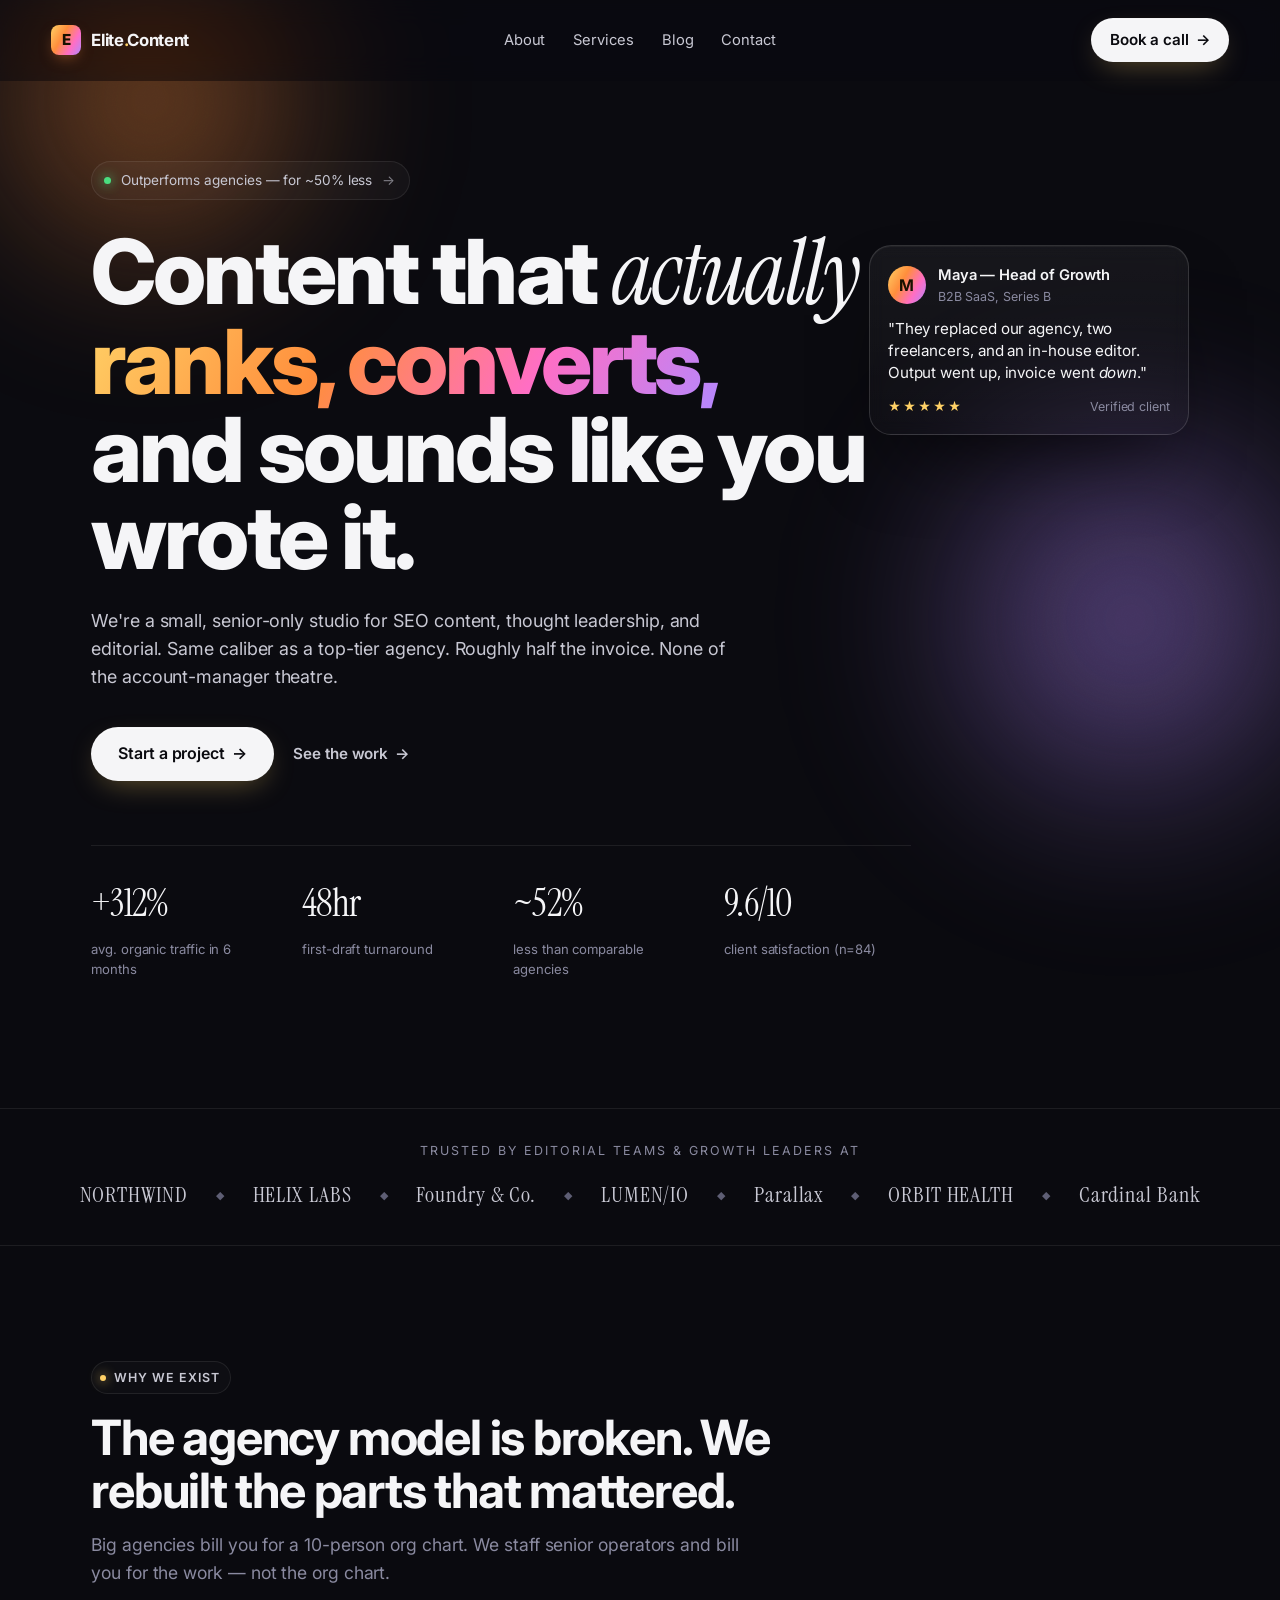
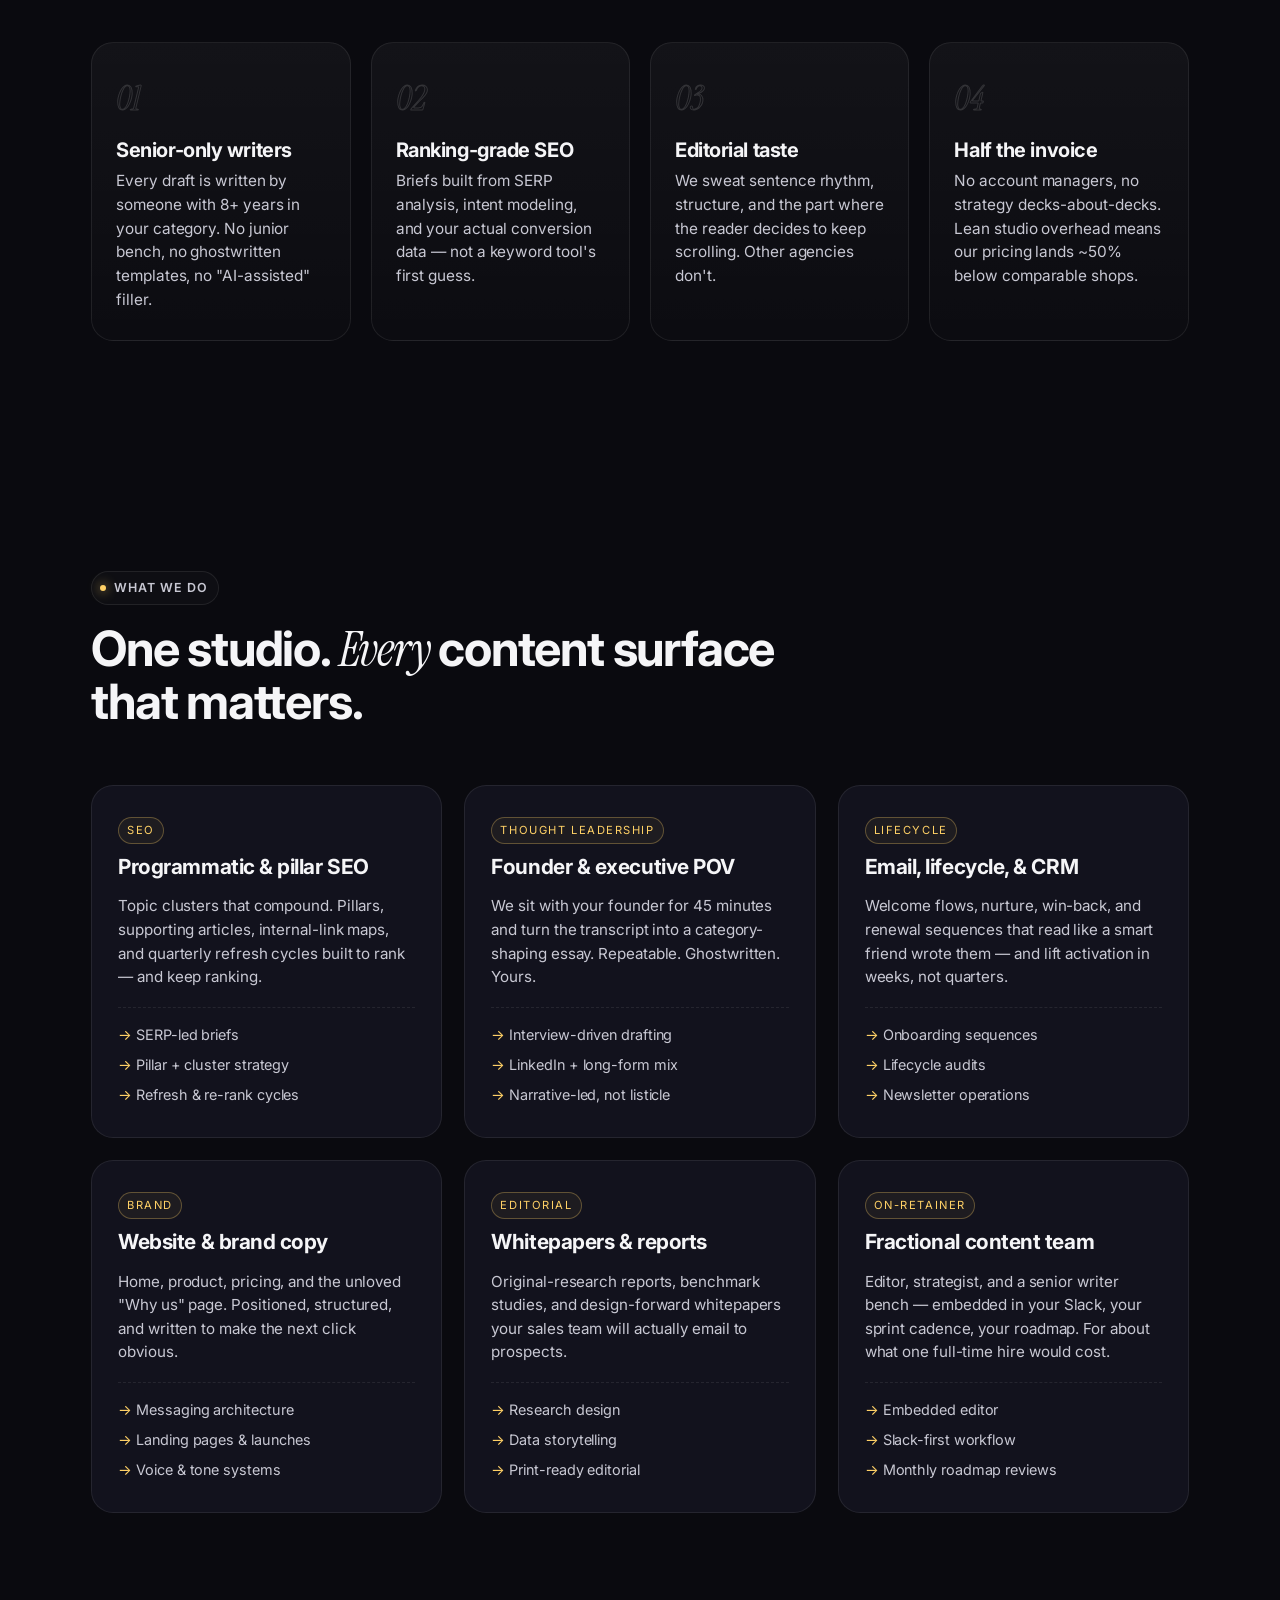
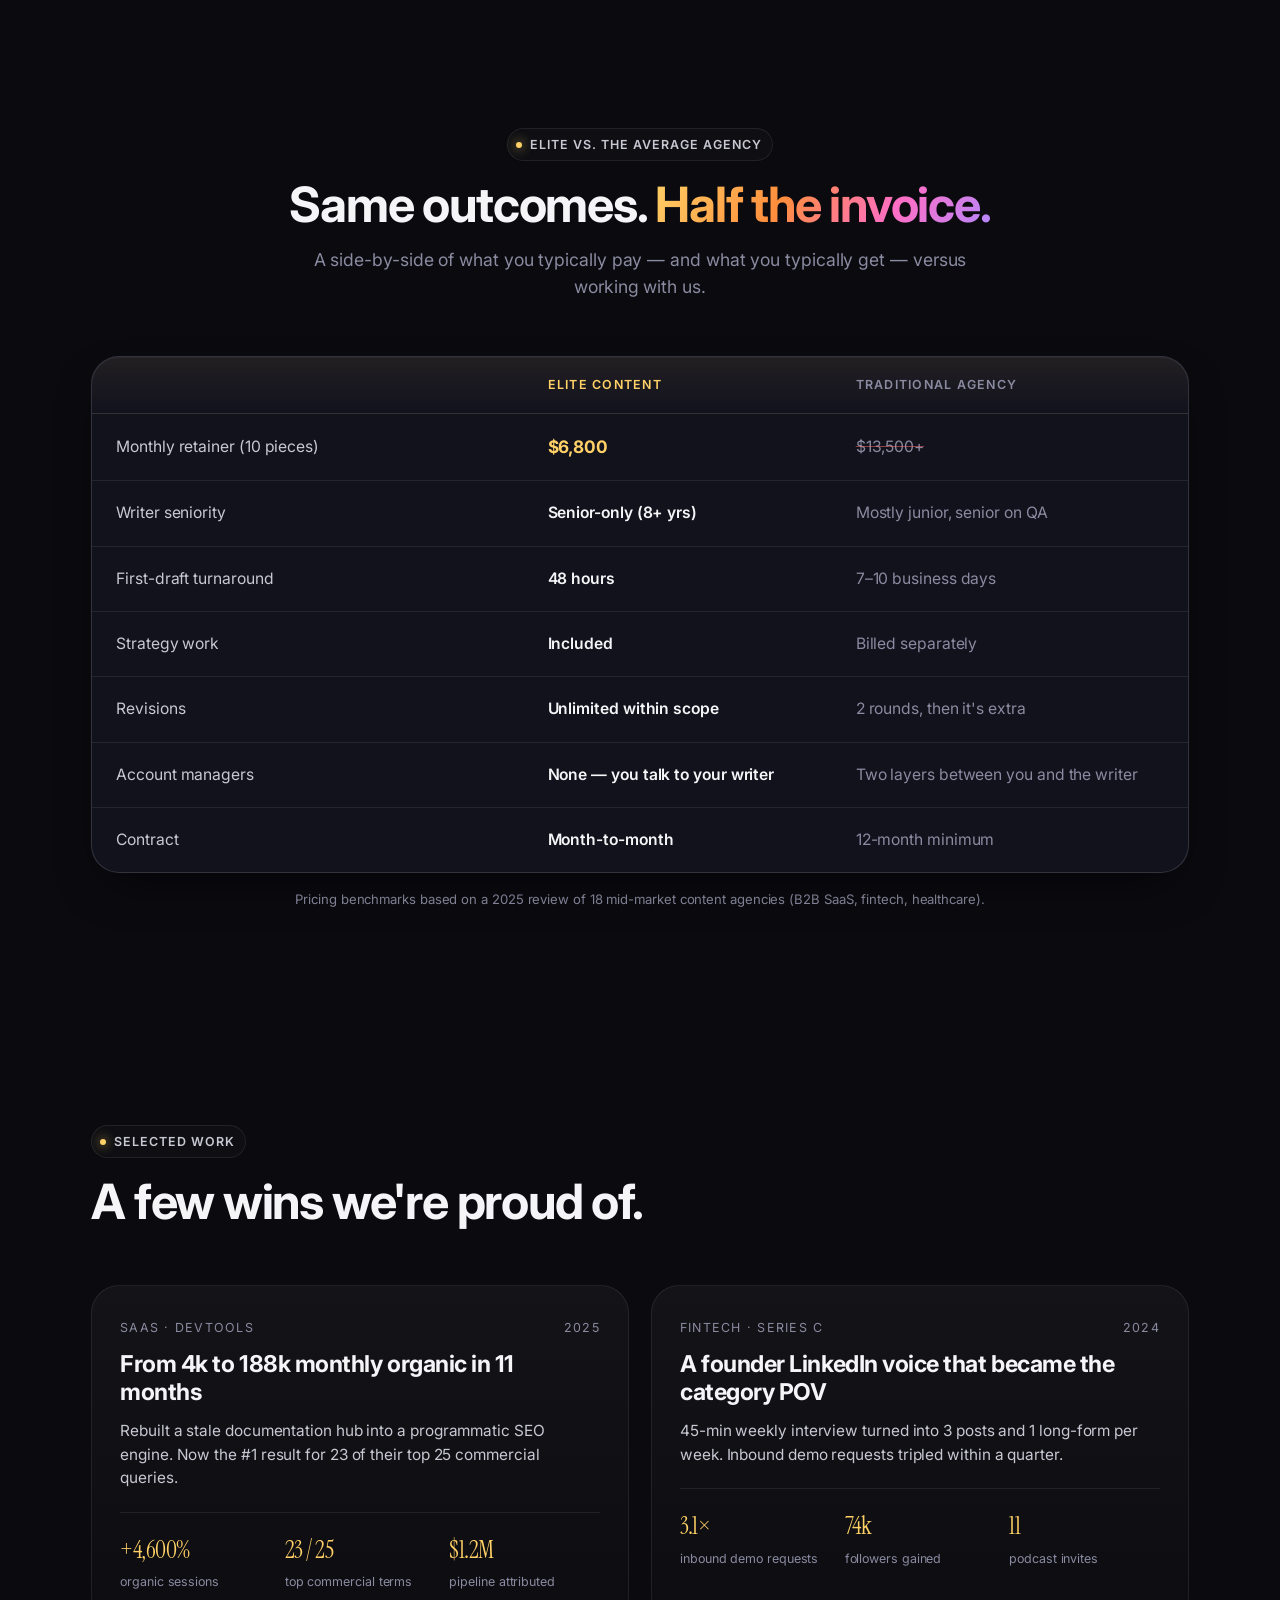
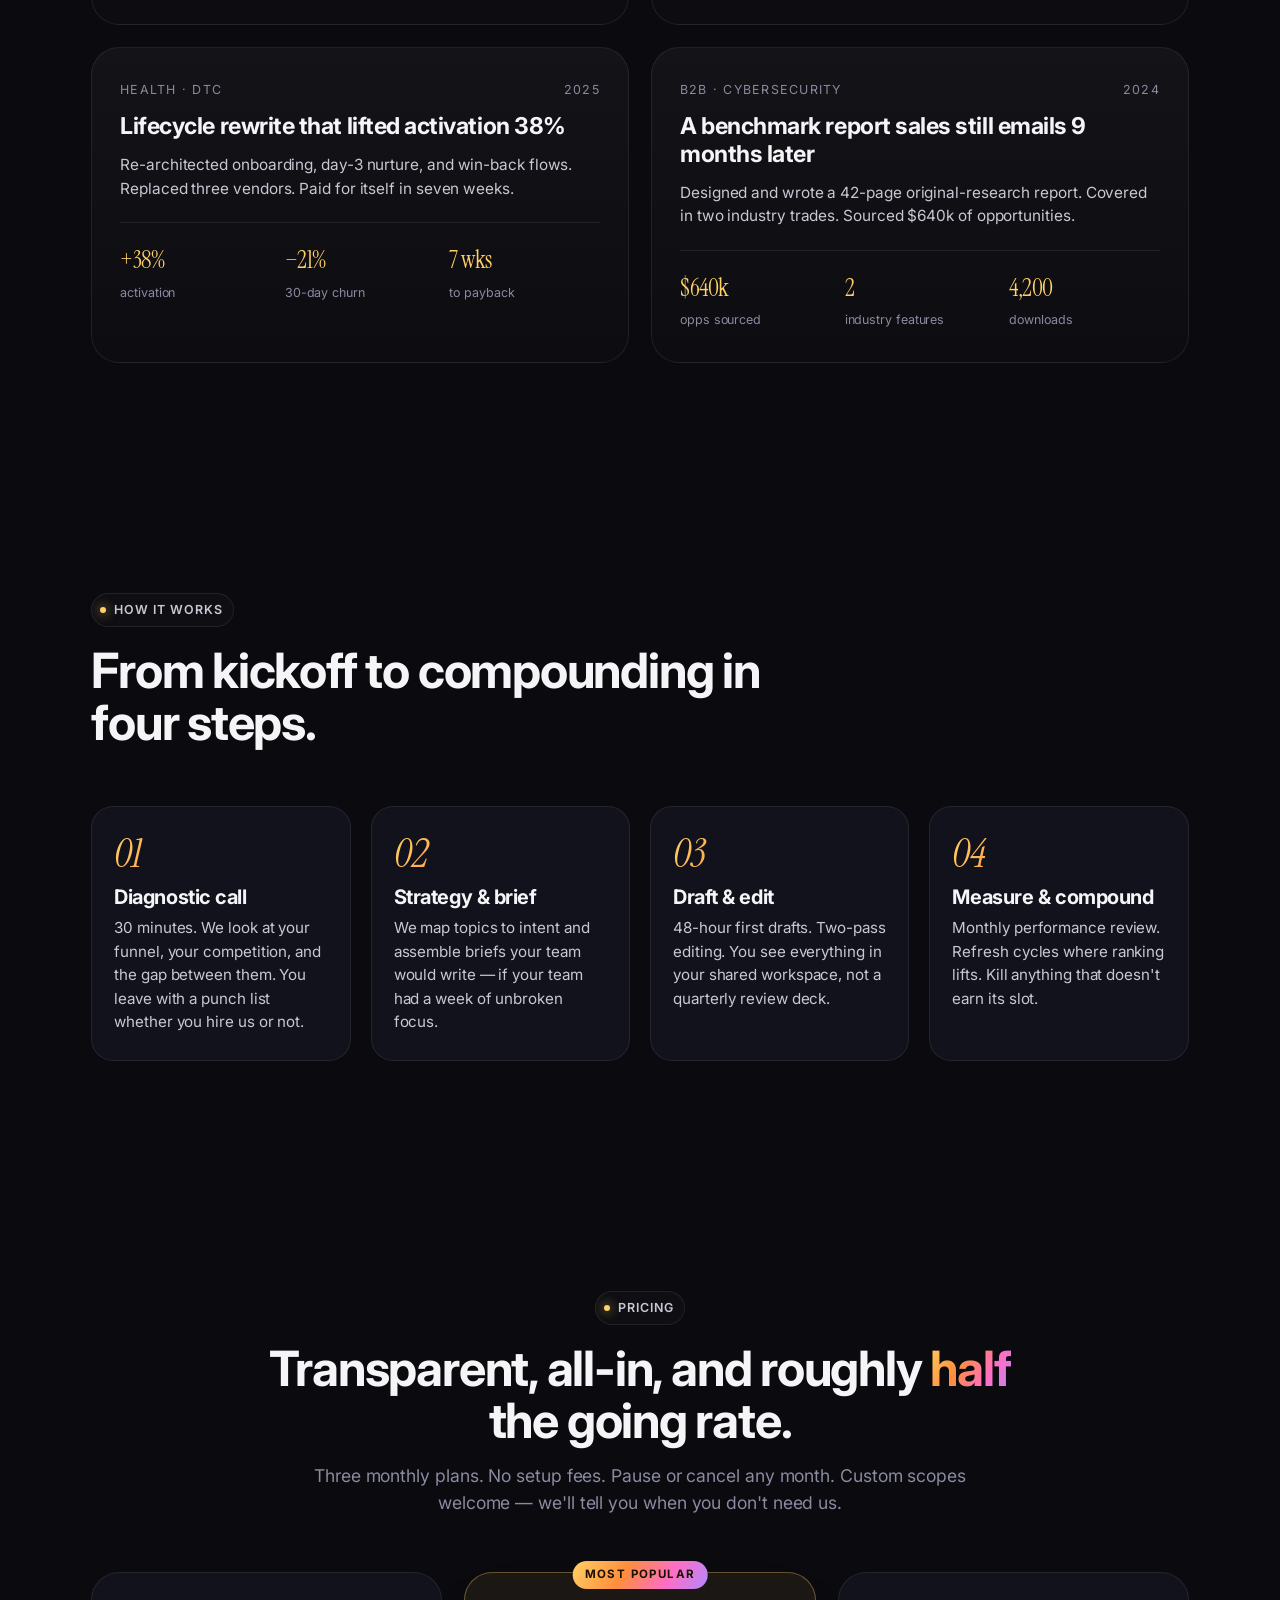
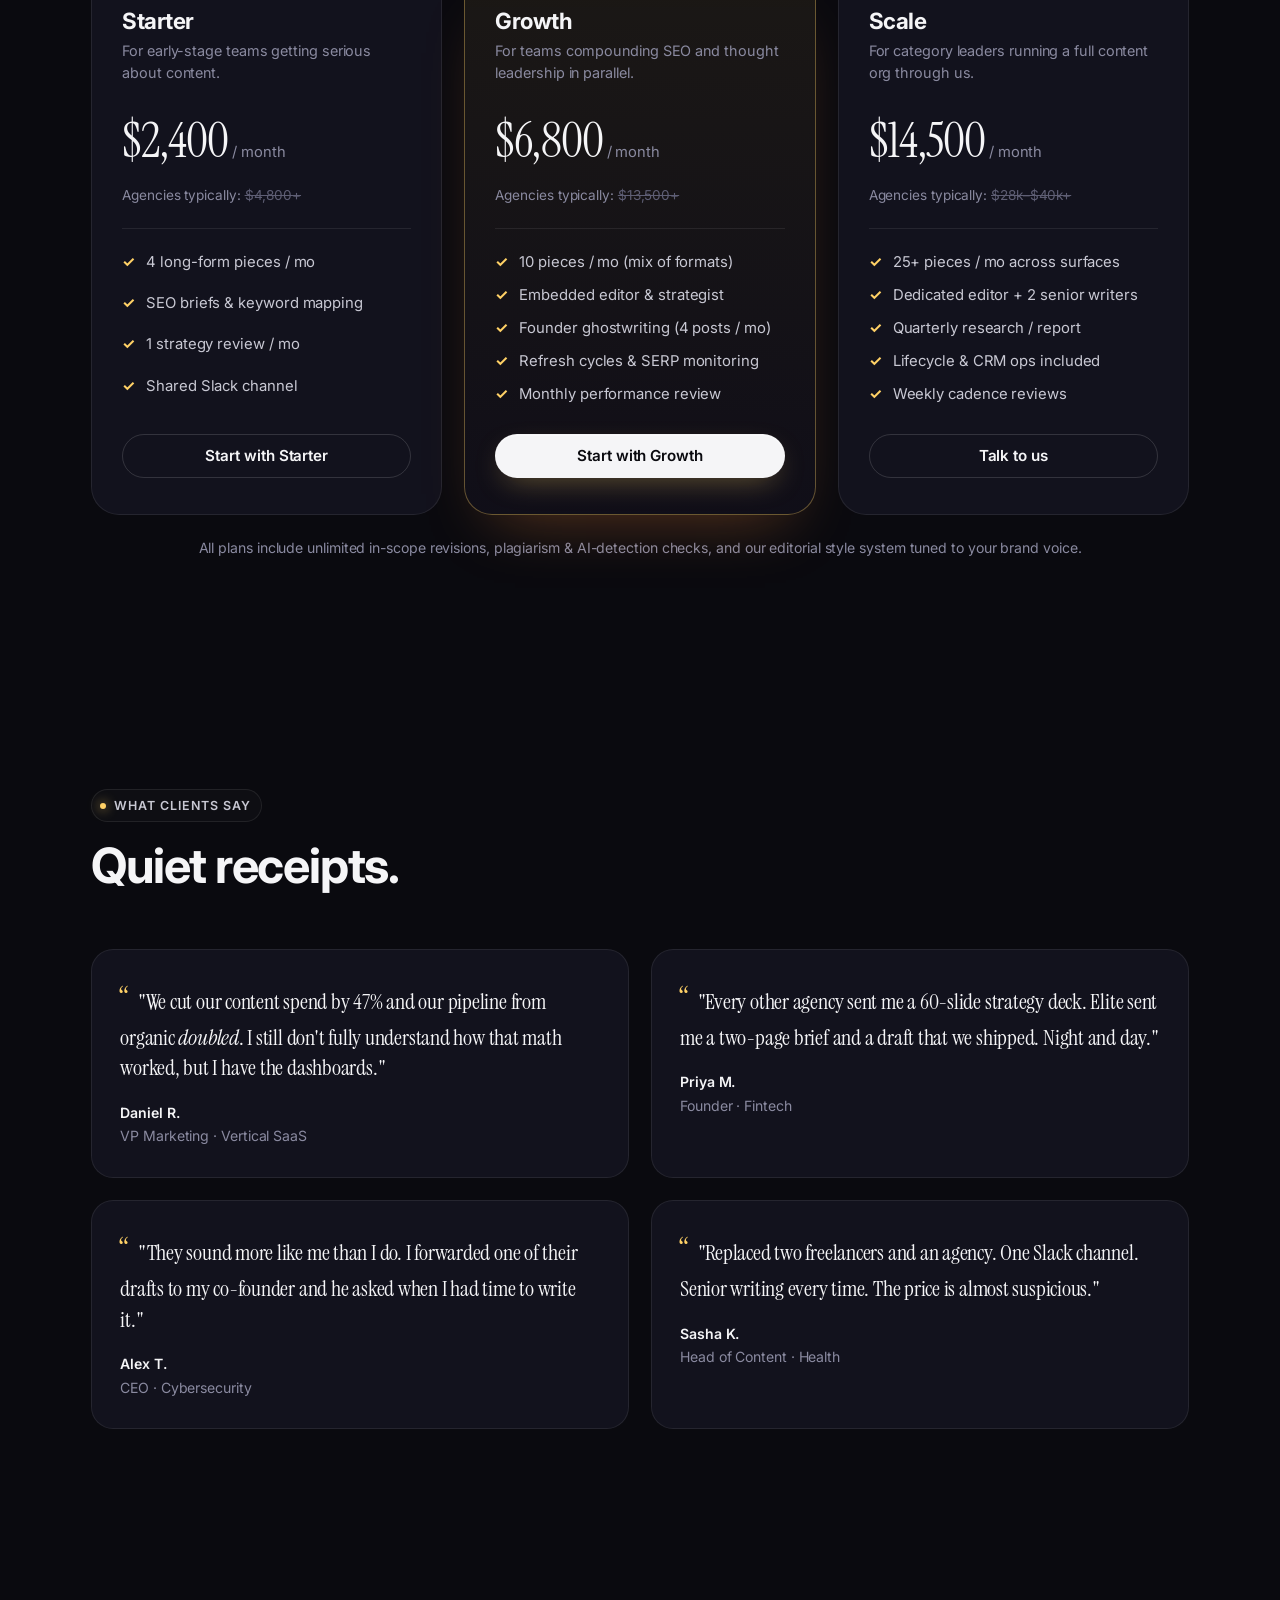
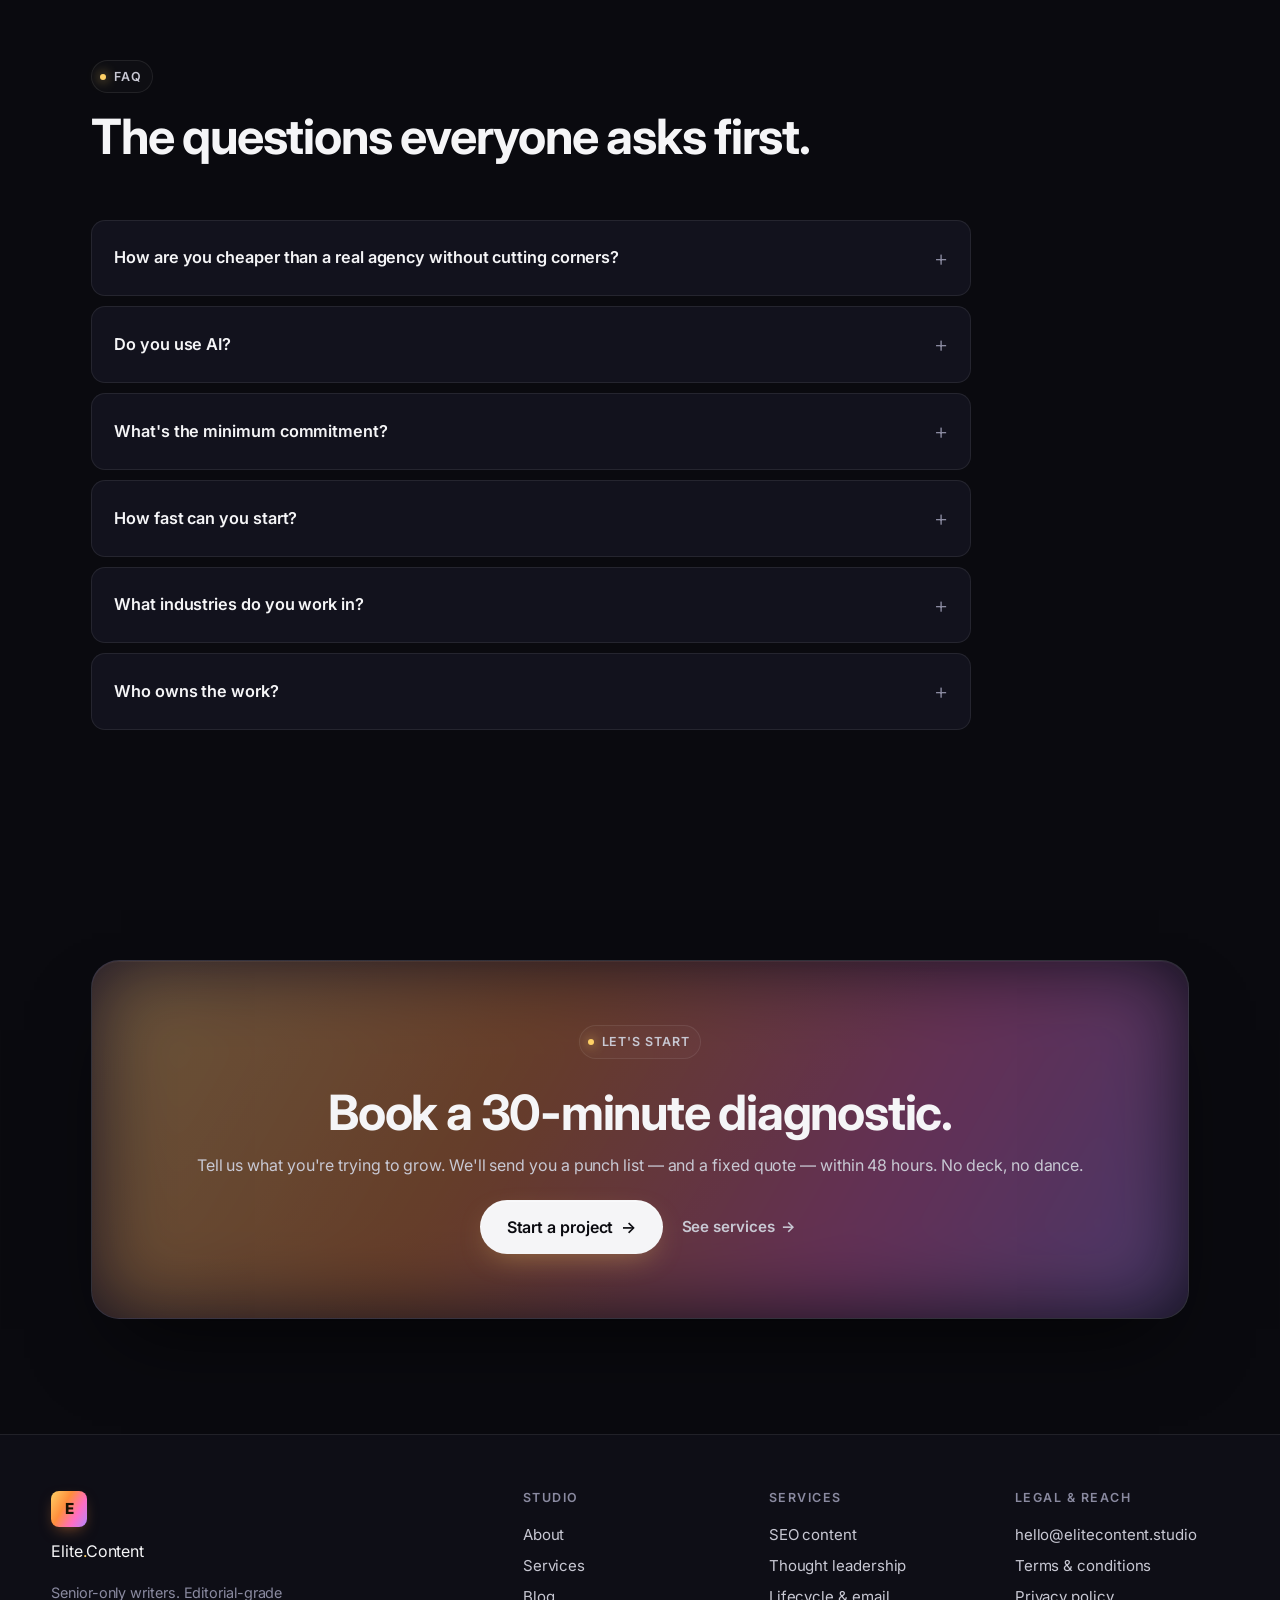
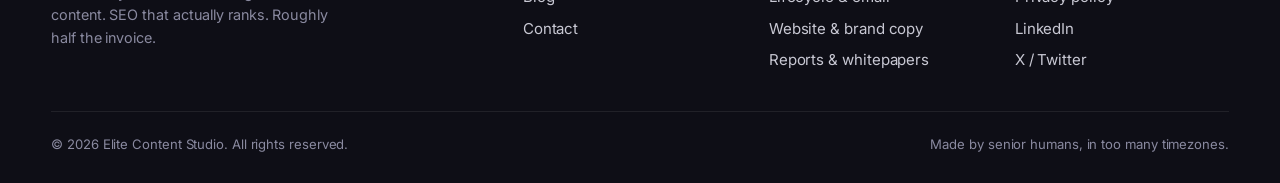
==== commit 31a60f2b: "Expand to multi-page site with blog and legal pages Adds About, Services, Contact, Blog (index + thr" ====
--- a/index.html
+++ b/index.html
@@ -32,21 +32,18 @@
     <div class="glow glow--b" aria-hidden="true"></div>
 
     <header class="nav">
-      <a href="#top" class="brand" aria-label="Elite Content Writing home">
+      <a href="/" class="brand" aria-label="Elite Content Writing home">
         <span class="brand-mark">E</span>
         <span class="brand-text">Elite<span class="brand-dot">.</span>Content</span>
       </a>
       <nav class="nav-links" aria-label="Primary">
-        <a href="#services">Services</a>
-        <a href="#vs">Vs. Agencies</a>
-        <a href="#work">Work</a>
-        <a href="#pricing">Pricing</a>
-        <a href="#process">Process</a>
-        <a href="#faq">FAQ</a>
+        <a href="/about.html">About</a>
+        <a href="/services.html">Services</a>
+        <a href="/blog.html">Blog</a>
+        <a href="/contact.html">Contact</a>
       </nav>
       <div class="nav-cta">
-        <a href="#contact" class="btn btn-ghost">Sign in</a>
-        <a href="#contact" class="btn btn-primary">Book a call <span aria-hidden="true">→</span></a>
+        <a href="/contact.html" class="btn btn-primary">Book a call <span aria-hidden="true">→</span></a>
       </div>
       <button class="nav-toggle" aria-label="Open menu" aria-expanded="false">
         <span></span><span></span><span></span>
@@ -73,7 +70,7 @@
             as a top-tier agency. Roughly half the invoice. None of the account-manager theatre.
           </p>
           <div class="hero-cta">
-            <a href="#contact" class="btn btn-primary btn-lg">
+            <a href="/contact.html" class="btn btn-primary btn-lg">
               Start a project
               <span aria-hidden="true">→</span>
             </a>
@@ -502,7 +499,7 @@
               <li>1 strategy review / mo</li>
               <li>Shared Slack channel</li>
             </ul>
-            <a href="#contact" class="btn btn-outline btn-block">Start with Starter</a>
+            <a href="/contact.html" class="btn btn-outline btn-block">Start with Starter</a>
           </article>
 
           <article class="plan plan-featured reveal">
@@ -523,7 +520,7 @@
               <li>Refresh cycles &amp; SERP monitoring</li>
               <li>Monthly performance review</li>
             </ul>
-            <a href="#contact" class="btn btn-primary btn-block">Start with Growth</a>
+            <a href="/contact.html" class="btn btn-primary btn-block">Start with Growth</a>
           </article>
 
           <article class="plan reveal">
@@ -543,7 +540,7 @@
               <li>Lifecycle &amp; CRM ops included</li>
               <li>Weekly cadence reviews</li>
             </ul>
-            <a href="#contact" class="btn btn-outline btn-block">Talk to us</a>
+            <a href="/contact.html" class="btn btn-outline btn-block">Talk to us</a>
           </article>
         </div>
 
@@ -678,7 +675,7 @@
 
       <!-- CTA -->
       <section id="contact" class="cta">
-        <div class="cta-card reveal">
+        <div class="cta-card reveal cta-card--simple">
           <div class="cta-copy">
             <span class="kicker">Let's start</span>
             <h2>Book a 30-minute diagnostic.</h2>
@@ -686,46 +683,11 @@
               Tell us what you're trying to grow. We'll send you a punch list — and a fixed quote —
               within 48 hours. No deck, no dance.
             </p>
-            <ul class="cta-list">
-              <li>✓ Free strategy punch list</li>
-              <li>✓ Fixed quote in 48 hours</li>
-              <li>✓ Month-to-month, no lock-in</li>
-            </ul>
-          </div>
-
-          <form class="cta-form" onsubmit="event.preventDefault(); this.classList.add('sent');">
-            <label>
-              <span>Your name</span>
-              <input type="text" name="name" required autocomplete="name" placeholder="Alex Chen" />
-            </label>
-            <label>
-              <span>Work email</span>
-              <input
-                type="email"
-                name="email"
-                required
-                autocomplete="email"
-                placeholder="alex@company.com"
-              />
-            </label>
-            <label>
-              <span>Company</span>
-              <input type="text" name="company" autocomplete="organization" placeholder="Acme, Inc." />
-            </label>
-            <label>
-              <span>What are you trying to grow?</span>
-              <textarea
-                name="message"
-                rows="3"
-                placeholder="Organic traffic, founder LinkedIn, onboarding lifecycle…"
-              ></textarea>
-            </label>
-            <button type="submit" class="btn btn-primary btn-block btn-lg">
-              <span class="btn-default">Send it →</span>
-              <span class="btn-sent">Thanks — we'll be in touch within 24h ✓</span>
-            </button>
-            <p class="form-foot">No spam. No newsletter signup. Just a reply from a human.</p>
-          </form>
+            <div class="hero-cta">
+              <a href="/contact.html" class="btn btn-primary btn-lg">Start a project <span aria-hidden="true">→</span></a>
+              <a href="/services.html" class="btn btn-link">See services</a>
+            </div>
+          </div>
         </div>
       </section>
     </main>
@@ -742,25 +704,25 @@
         </div>
         <div class="foot-cols">
           <div>
+            <h4>Studio</h4>
+            <a href="/about.html">About</a>
+            <a href="/services.html">Services</a>
+            <a href="/blog.html">Blog</a>
+            <a href="/contact.html">Contact</a>
+          </div>
+          <div>
             <h4>Services</h4>
-            <a href="#services">SEO content</a>
-            <a href="#services">Thought leadership</a>
-            <a href="#services">Lifecycle &amp; email</a>
-            <a href="#services">Website copy</a>
-            <a href="#services">Reports &amp; whitepapers</a>
+            <a href="/services.html#seo">SEO content</a>
+            <a href="/services.html#thought-leadership">Thought leadership</a>
+            <a href="/services.html#lifecycle">Lifecycle &amp; email</a>
+            <a href="/services.html#brand">Website &amp; brand copy</a>
+            <a href="/services.html#editorial">Reports &amp; whitepapers</a>
           </div>
           <div>
-            <h4>Studio</h4>
-            <a href="#vs">Vs. agencies</a>
-            <a href="#work">Work</a>
-            <a href="#pricing">Pricing</a>
-            <a href="#process">Process</a>
-            <a href="#faq">FAQ</a>
-          </div>
-          <div>
-            <h4>Contact</h4>
+            <h4>Legal &amp; reach</h4>
             <a href="mailto:hello@elitecontent.studio">hello@elitecontent.studio</a>
-            <a href="#contact">Book a diagnostic</a>
+            <a href="/terms.html">Terms &amp; conditions</a>
+            <a href="/privacy.html">Privacy policy</a>
             <a href="#">LinkedIn</a>
             <a href="#">X / Twitter</a>
           </div>
--- a/styles.css
+++ b/styles.css
@@ -1383,6 +1383,478 @@
 }
 
 /* ============================================================
+   Sub-page header (About, Services, Contact, Blog, Legal)
+   ============================================================ */
+.page-head {
+  padding-top: clamp(64px, 8vw, 120px);
+  padding-bottom: clamp(40px, 5vw, 64px);
+  text-align: center;
+  position: relative;
+}
+.page-head .kicker {
+  margin-bottom: 22px;
+}
+.page-head h1 {
+  font-size: clamp(2.4rem, 5vw, 4rem);
+  letter-spacing: -0.03em;
+  line-height: 1.05;
+  margin-bottom: 18px;
+  max-width: 18ch;
+  margin-left: auto;
+  margin-right: auto;
+}
+.page-head .lede {
+  font-size: clamp(1.05rem, 1.4vw, 1.2rem);
+  color: var(--ink-2);
+  max-width: 60ch;
+  margin: 0 auto;
+}
+
+/* ============================================================
+   About page
+   ============================================================ */
+.about-story {
+  display: grid;
+  grid-template-columns: 1fr 1fr;
+  gap: 64px;
+  align-items: start;
+}
+@media (max-width: 900px) {
+  .about-story {
+    grid-template-columns: 1fr;
+    gap: 32px;
+  }
+}
+.about-story h2 {
+  margin-bottom: 18px;
+}
+.about-story p {
+  font-size: 1.05rem;
+  margin-bottom: 16px;
+}
+.about-story p:last-child {
+  margin-bottom: 0;
+}
+
+.principles {
+  display: grid;
+  grid-template-columns: repeat(3, 1fr);
+  gap: 18px;
+}
+@media (max-width: 900px) {
+  .principles {
+    grid-template-columns: 1fr;
+  }
+}
+.principle {
+  padding: 28px 24px;
+  border-radius: var(--r-lg);
+  border: 1px solid var(--line);
+  background: var(--surface);
+}
+.principle-num {
+  font-family: var(--serif);
+  font-style: italic;
+  color: var(--brand);
+  font-size: 1.4rem;
+  margin-bottom: 10px;
+}
+.principle h3 {
+  margin-bottom: 8px;
+}
+.principle p {
+  font-size: 0.95rem;
+}
+
+.team-grid {
+  display: grid;
+  grid-template-columns: repeat(4, 1fr);
+  gap: 18px;
+}
+@media (max-width: 1000px) {
+  .team-grid {
+    grid-template-columns: repeat(2, 1fr);
+  }
+}
+@media (max-width: 560px) {
+  .team-grid {
+    grid-template-columns: 1fr;
+  }
+}
+.member {
+  padding: 24px 22px;
+  border-radius: var(--r-lg);
+  background: var(--surface);
+  border: 1px solid var(--line);
+  text-align: left;
+  transition: border-color 0.2s ease, transform 0.2s ease;
+}
+.member:hover {
+  border-color: var(--line-2);
+  transform: translateY(-3px);
+}
+.member-avatar {
+  width: 48px;
+  height: 48px;
+  border-radius: 999px;
+  background: var(--grad);
+  display: grid;
+  place-items: center;
+  color: #1a1100;
+  font-weight: 700;
+  font-size: 1.05rem;
+  margin-bottom: 14px;
+}
+.member h3 {
+  font-size: 1.05rem;
+  margin-bottom: 4px;
+}
+.member-role {
+  font-size: 0.82rem;
+  color: var(--brand);
+  margin-bottom: 10px;
+}
+.member-bio {
+  font-size: 0.9rem;
+  color: var(--ink-2);
+}
+
+/* ============================================================
+   Blog
+   ============================================================ */
+.blog-grid {
+  display: grid;
+  grid-template-columns: repeat(3, 1fr);
+  gap: 22px;
+}
+@media (max-width: 1000px) {
+  .blog-grid {
+    grid-template-columns: repeat(2, 1fr);
+  }
+}
+@media (max-width: 660px) {
+  .blog-grid {
+    grid-template-columns: 1fr;
+  }
+}
+.post-card {
+  display: flex;
+  flex-direction: column;
+  background: var(--surface);
+  border: 1px solid var(--line);
+  border-radius: var(--r-lg);
+  overflow: hidden;
+  transition: transform 0.3s ease, border-color 0.3s ease;
+  text-decoration: none;
+  color: inherit;
+}
+.post-card:hover {
+  transform: translateY(-4px);
+  border-color: var(--line-2);
+}
+.post-cover {
+  aspect-ratio: 16 / 9;
+  background: var(--grad);
+  position: relative;
+  overflow: hidden;
+}
+.post-cover::after {
+  content: "";
+  position: absolute;
+  inset: 0;
+  background:
+    radial-gradient(circle at 20% 80%, rgba(0, 0, 0, 0.35), transparent 60%),
+    repeating-linear-gradient(
+      45deg,
+      rgba(0, 0, 0, 0.06) 0 12px,
+      transparent 12px 24px
+    );
+}
+.post-cover.cover--b { background: linear-gradient(140deg, #1f1240 0%, #ff6ec4 100%); }
+.post-cover.cover--c { background: linear-gradient(140deg, #0f1f2e 0%, #66e0ff 100%); }
+.post-cover.cover--d { background: linear-gradient(140deg, #2c0a1c 0%, #ff8e3c 100%); }
+.post-cover.cover--e { background: linear-gradient(140deg, #1a1100 0%, #ffd166 100%); }
+.post-cover.cover--f { background: linear-gradient(140deg, #0d2017 0%, #4ade80 100%); }
+.post-body {
+  padding: 22px 22px 24px;
+  display: flex;
+  flex-direction: column;
+  gap: 10px;
+  flex: 1;
+}
+.post-meta {
+  display: flex;
+  gap: 10px;
+  font-size: 0.78rem;
+  letter-spacing: 0.08em;
+  text-transform: uppercase;
+  color: var(--muted);
+}
+.post-meta .post-tag {
+  color: var(--brand);
+}
+.post-card h3 {
+  font-size: 1.2rem;
+  letter-spacing: -0.018em;
+  line-height: 1.25;
+}
+.post-card p {
+  font-size: 0.93rem;
+  color: var(--ink-2);
+  flex: 1;
+}
+.post-readmore {
+  font-size: 0.88rem;
+  color: var(--brand);
+  font-weight: 600;
+}
+.post-card:hover .post-readmore {
+  text-decoration: underline;
+}
+
+/* ============================================================
+   Single blog post
+   ============================================================ */
+.post {
+  max-width: 740px;
+  margin: 0 auto;
+  padding: clamp(40px, 6vw, 72px) var(--pad) clamp(60px, 8vw, 100px);
+}
+.post-header {
+  margin-bottom: 36px;
+  text-align: center;
+}
+.post-header .post-meta {
+  justify-content: center;
+  margin-bottom: 18px;
+}
+.post-header h1 {
+  font-size: clamp(2rem, 4vw, 3.2rem);
+  letter-spacing: -0.025em;
+  line-height: 1.1;
+  margin-bottom: 16px;
+}
+.post-header .post-lede {
+  font-size: 1.15rem;
+  color: var(--ink-2);
+  max-width: 55ch;
+  margin: 0 auto;
+}
+.post-byline {
+  display: flex;
+  align-items: center;
+  justify-content: center;
+  gap: 12px;
+  margin-top: 24px;
+  font-size: 0.88rem;
+  color: var(--muted);
+}
+.post-byline .proof-avatar {
+  width: 32px;
+  height: 32px;
+  font-size: 0.82rem;
+}
+.post-cover-hero {
+  aspect-ratio: 16 / 8;
+  border-radius: var(--r-xl);
+  margin-bottom: 44px;
+  overflow: hidden;
+  position: relative;
+}
+.post-content {
+  font-size: 1.08rem;
+  line-height: 1.75;
+  color: var(--ink-2);
+}
+.post-content > * + * {
+  margin-top: 1.4em;
+}
+.post-content h2 {
+  font-size: 1.6rem;
+  color: var(--ink);
+  margin-top: 2.2em;
+  letter-spacing: -0.02em;
+}
+.post-content h3 {
+  font-size: 1.2rem;
+  color: var(--ink);
+  margin-top: 1.8em;
+}
+.post-content p {
+  color: var(--ink-2);
+  font-size: 1.06rem;
+}
+.post-content blockquote {
+  margin: 1.6em 0;
+  padding: 18px 22px;
+  border-left: 3px solid var(--brand);
+  background: rgba(255, 209, 102, 0.05);
+  border-radius: 0 var(--r-md) var(--r-md) 0;
+  font-family: var(--serif);
+  font-size: 1.3rem;
+  color: var(--ink);
+  font-style: italic;
+}
+.post-content ul,
+.post-content ol {
+  padding-left: 1.4em;
+}
+.post-content li {
+  margin-bottom: 0.4em;
+}
+.post-content a {
+  color: var(--brand);
+  text-decoration: underline;
+  text-underline-offset: 3px;
+  text-decoration-thickness: 1px;
+}
+.post-content code {
+  background: var(--surface);
+  padding: 2px 6px;
+  border-radius: 4px;
+  font-size: 0.92em;
+  color: var(--brand);
+}
+.post-foot {
+  margin-top: 60px;
+  padding-top: 28px;
+  border-top: 1px solid var(--line);
+  display: flex;
+  justify-content: space-between;
+  align-items: center;
+  flex-wrap: wrap;
+  gap: 16px;
+}
+.post-foot a {
+  color: var(--ink-2);
+  font-size: 0.92rem;
+}
+.post-foot a:hover {
+  color: var(--ink);
+}
+
+/* ============================================================
+   Legal pages (terms, privacy)
+   ============================================================ */
+.legal {
+  max-width: 800px;
+  margin: 0 auto;
+  padding: clamp(40px, 6vw, 80px) var(--pad);
+}
+.legal h1 {
+  font-size: clamp(2rem, 4vw, 3rem);
+  letter-spacing: -0.025em;
+  margin-bottom: 12px;
+}
+.legal .legal-updated {
+  color: var(--muted);
+  font-size: 0.88rem;
+  margin-bottom: 36px;
+}
+.legal h2 {
+  font-size: 1.35rem;
+  margin-top: 2em;
+  margin-bottom: 0.6em;
+  letter-spacing: -0.02em;
+}
+.legal p,
+.legal li {
+  font-size: 1rem;
+  line-height: 1.7;
+  color: var(--ink-2);
+}
+.legal ul,
+.legal ol {
+  padding-left: 1.4em;
+}
+.legal li {
+  margin-bottom: 0.45em;
+}
+.legal a {
+  color: var(--brand);
+  text-decoration: underline;
+  text-underline-offset: 3px;
+}
+
+/* ============================================================
+   Contact page
+   ============================================================ */
+.contact-grid {
+  display: grid;
+  grid-template-columns: 1fr 1.2fr;
+  gap: 48px;
+  align-items: start;
+}
+@media (max-width: 900px) {
+  .contact-grid {
+    grid-template-columns: 1fr;
+  }
+}
+.contact-info h2 {
+  margin-bottom: 18px;
+}
+.contact-info p {
+  margin-bottom: 16px;
+}
+.contact-channels {
+  list-style: none;
+  padding: 0;
+  margin: 24px 0 0;
+  display: grid;
+  gap: 14px;
+}
+.contact-channels li {
+  padding: 18px 18px;
+  border-radius: var(--r-md);
+  border: 1px solid var(--line);
+  background: var(--surface);
+  display: flex;
+  flex-direction: column;
+  gap: 4px;
+  transition: border-color 0.2s ease;
+}
+.contact-channels li:hover {
+  border-color: var(--line-2);
+}
+.contact-channels strong {
+  font-size: 0.78rem;
+  letter-spacing: 0.1em;
+  text-transform: uppercase;
+  color: var(--muted);
+}
+.contact-channels a {
+  color: var(--ink);
+  font-weight: 500;
+}
+.contact-channels a:hover {
+  color: var(--brand);
+}
+
+.cta-card--simple {
+  grid-template-columns: 1fr;
+  text-align: center;
+}
+.cta-card--simple .hero-cta {
+  justify-content: center;
+  margin: 0;
+}
+
+/* Cover icon for blog posts */
+.cover-glyph {
+  position: absolute;
+  inset: 0;
+  display: grid;
+  place-items: center;
+  font-family: var(--serif);
+  font-size: clamp(3rem, 8vw, 6rem);
+  color: rgba(255, 255, 255, 0.85);
+  font-style: italic;
+  letter-spacing: -0.02em;
+  z-index: 1;
+  text-shadow: 0 2px 24px rgba(0, 0, 0, 0.4);
+}
+
+/* ============================================================
    Reveal-on-scroll
    ============================================================ */
 .reveal {
